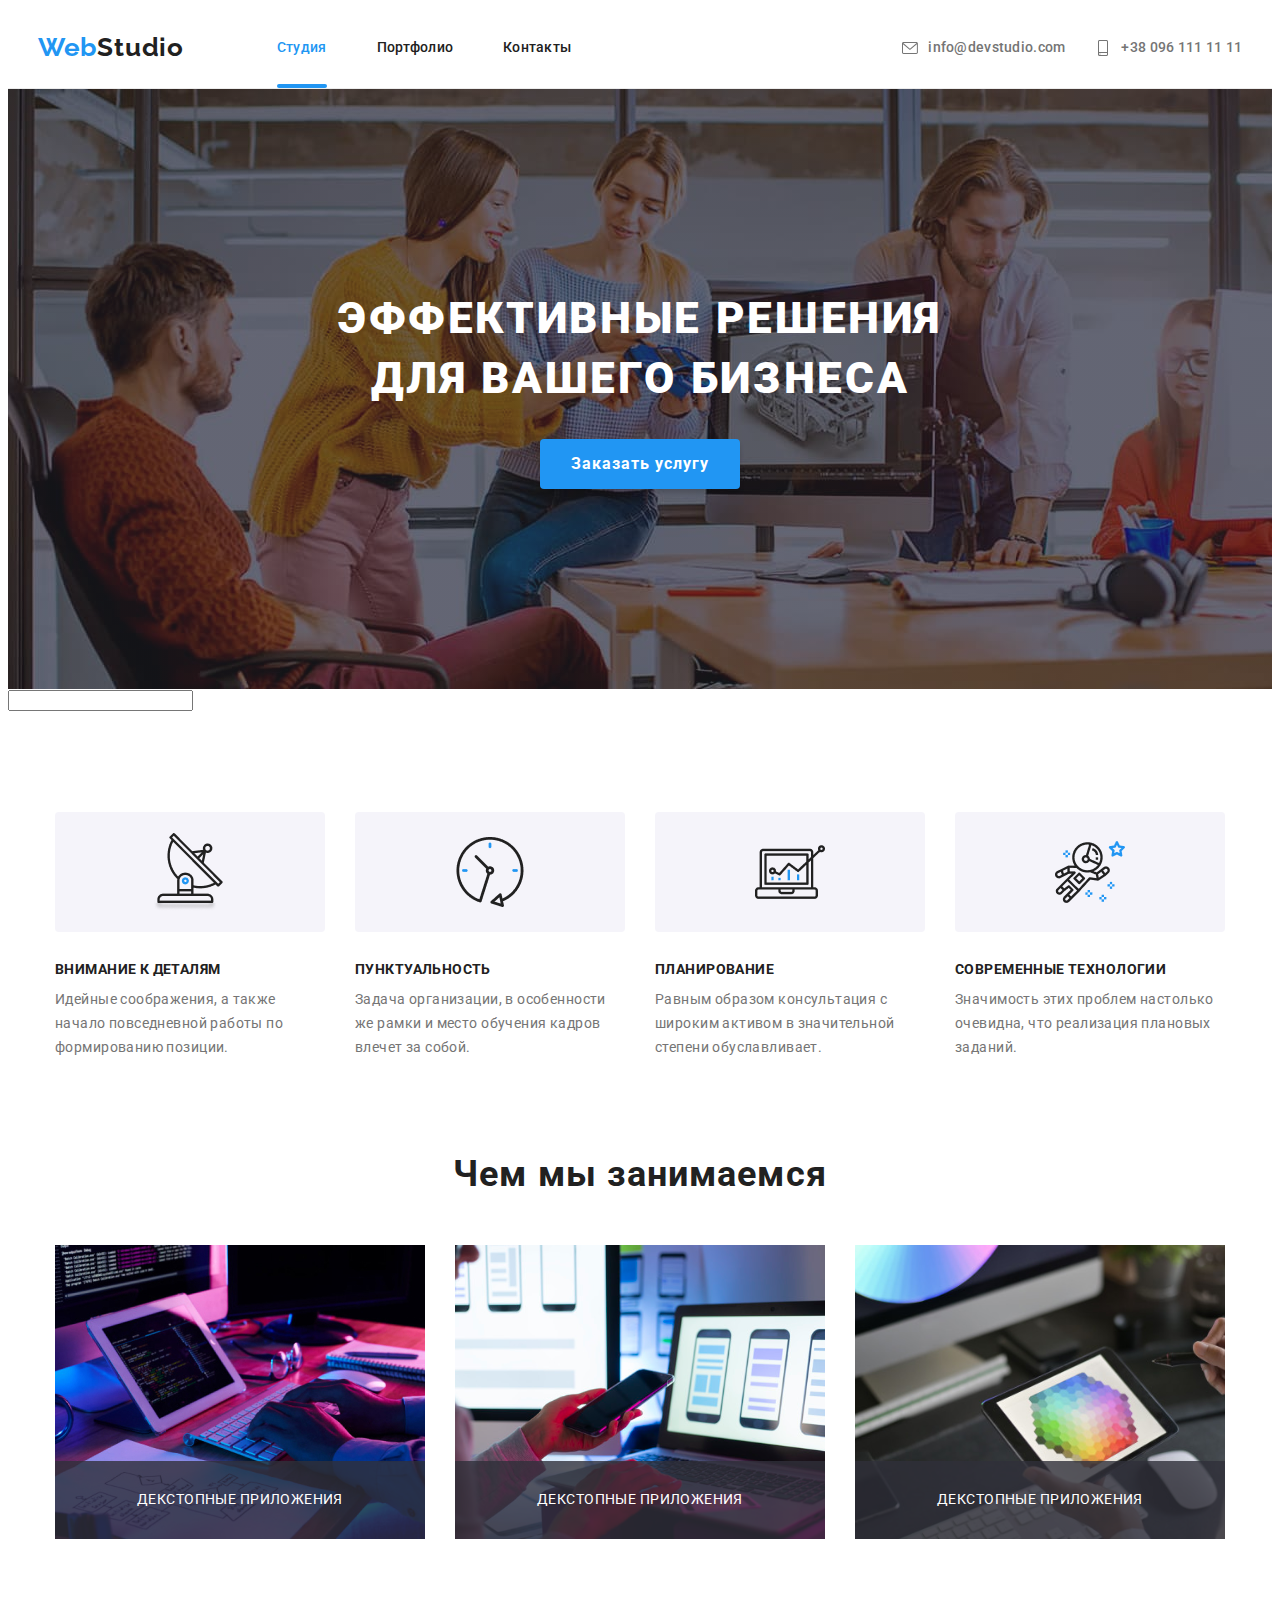
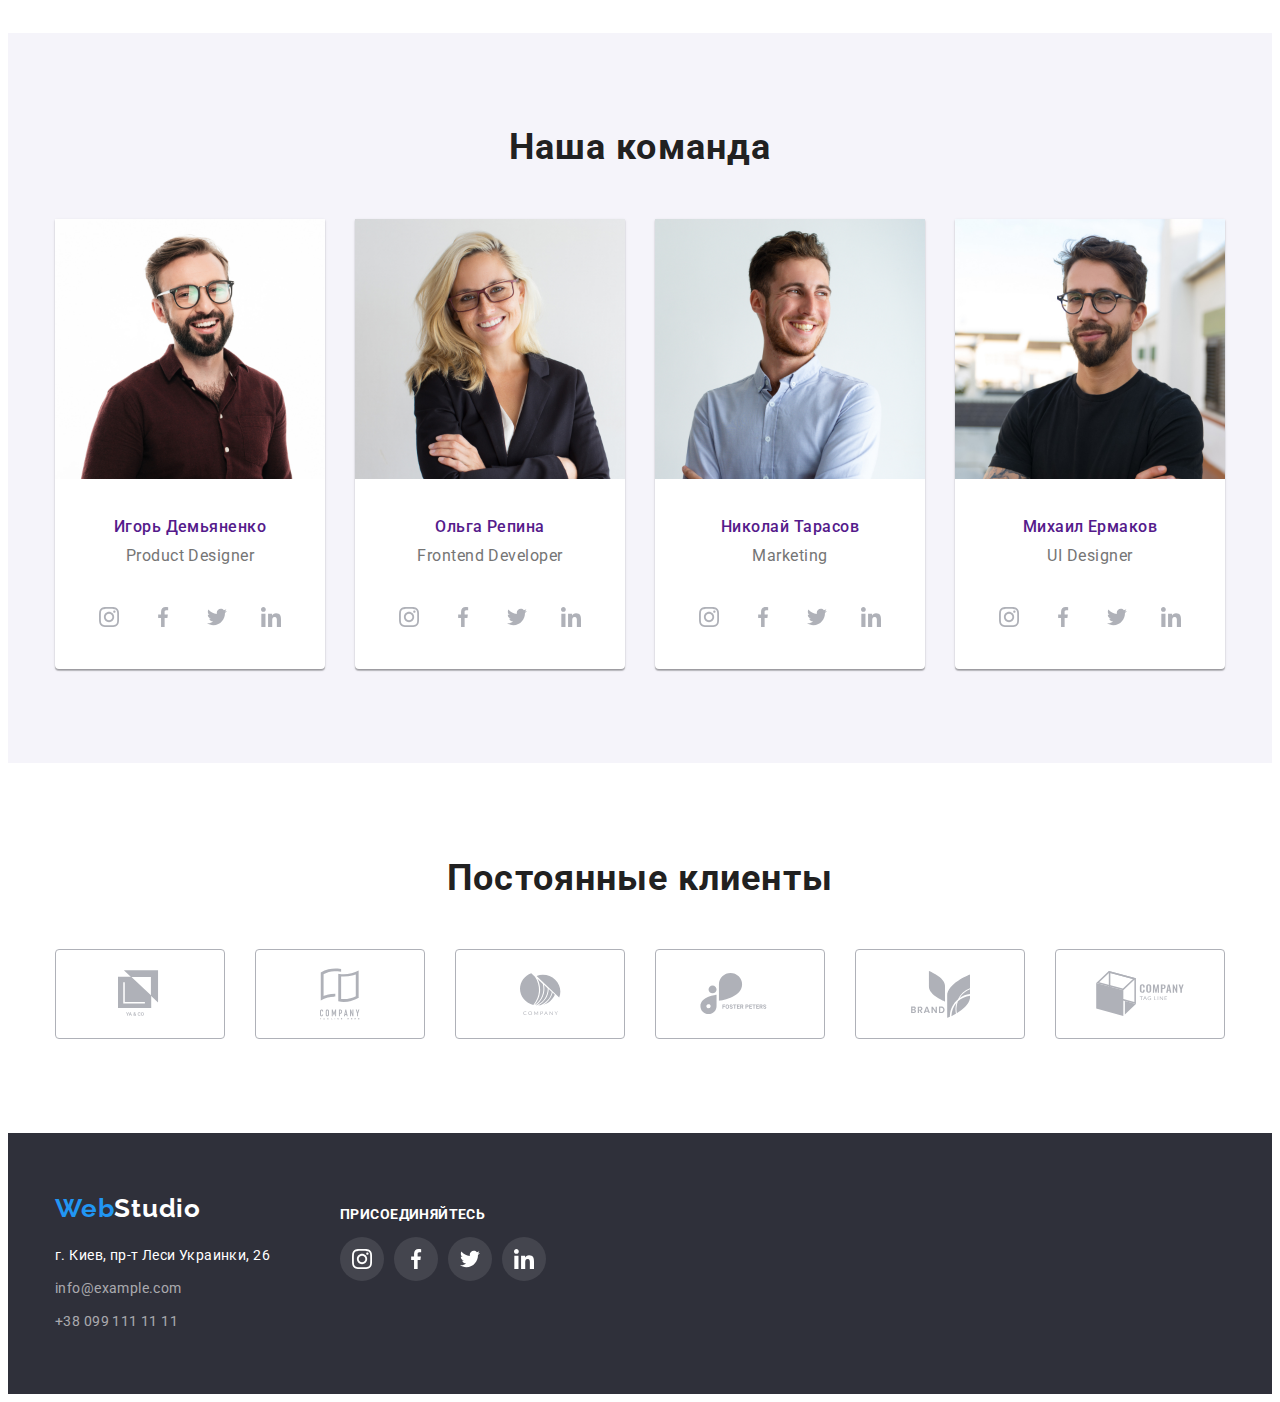
==== index.html @ 6fb0c81b "1" ====
<!DOCTYPE html>
<html lang="en">

<head>

    <meta charset="UTF-8">
    <meta http-equiv="X-UA-Compatible" content="IE=edge">
    <meta name="viewport" content="width=device-width, initial-scale=1.0">
    <title>Git rules!</title>

    <!-- <link rel="stylesheet" href="https://cdnjs.cloudflare.com/ajax/libs/modern-normalize/1.0.0/modern-normalize.min.css" /> -->
    <link rel="preconnect" href="https://fonts.googleapis.com">
    <link rel="preconnect" href="https://fonts.gstatic.com" crossorigin>
    <link
        href="https://fonts.googleapis.com/css2?family=Raleway:wght@700&family=Roboto:wght@400;500;700;900&display=swap"
        rel="stylesheet">
    <link rel="stylesheet" href="https://cdnjs.cloudflare.com/ajax/libs/modern-normalize/1.1.0/modern-normalize.min.css"
        integrity="sha512-wpPYUAdjBVSE4KJnH1VR1HeZfpl1ub8YT/NKx4PuQ5NmX2tKuGu6U/JRp5y+Y8XG2tV+wKQpNHVUX03MfMFn9Q=="
        crossorigin="anonymous" referrerpolicy="no-referrer" />
    <link rel="stylesheet" href="./css/styles.css">
</head>

<body>
    <!-- Test rep -->
    <!-- Шапка сайта -->
    <header class="page-header">
        <div class="header">
            <!-- Навигация по сайту -->
            <nav class="nav-style">

                <a class="logo-header link" href="./index.html"><span class="logo-blue">Web</span>Studio</a>



                <ul class="head-nav list">
                    <li class="item"><a href="./index.html" class="link current">Студия</a></li>
                    <li class="item"><a href="./portfolio.html" class="link ">Портфолио</a></li>
                    <li class="item"><a href="" class="link ">Контакты</a></li>
                </ul>

            </nav>


            <!-- Контакты -->

            <ul class="contacts list  ">

                <li class="item-pm">
                    <a class="link flex " href="mailto:info@devstudio.com">
                        <svg class=contacts-icon>
                            <use href="./image/social/symbol-defs.svg#icon-mail">
                            </use>
                        </svg>
                        info@devstudio.com
                    </a>
                </li>

                <li class="item-pm">
                    <a class="link flex" href="tel:+380961111111">
                        <svg class=contacts-icon>
                            <use href="./image/social/symbol-defs.svg#icon-phone">

                            </use>

                        </svg>
                        +38 096 111 11 11
                    </a>
                </li>
            </ul>
        </div>
    </header>

    <main>
        <section class="head-button">
            <div class="container">


                <h1>Эффективные решения <br /> для вашего бизнеса</h1>
                <!-- <a href="" class="button primary" type="button">Заказать услугу</a> -->
                <div class="button-center"> <button type="button" class="button primary" data-modal-open>Заказать
                        услугу</button></div>




            </div>
        </section>
        <!-- Форма для заполнения -->
        <form class="js-speaker-form">
            <input type="text" name="user-name" />
        </form>

        <!-- Особенности -->
        <section class="features">
            <div class="container">
                <ul class="list">
                    <li class="item details ">

                        <h3 class="title">Внимание к деталям</h3>
                        <p class="feature-text">Идейные соображения, а также начало повседневной работы по формированию
                            позиции.</p>
                    </li>
                    <li class="item clock">

                        <h3 class="title">Пунктуальность</h3>
                        <p class="feature-text">Задача организации, в особенности же рамки и место обучения кадров
                            влечет за собой.</p>
                    </li>
                    <li class="item computer">

                        <h3 class="title">Планирование</h3>
                        <p class="feature-text">Равным образом консультация с широким активом в значительной степени
                            обуславливает.</p>
                    </li>
                    <li class="item astranaut">

                        <h3 class="title">Современные технологии</h3>
                        <p class="feature-text">Значимость этих проблем настолько очевидна, что реализация плановых
                            заданий.</p>
                    </li>
                </ul>
            </div>
        </section>


        <!-- Перечень услуг -->
        <section class="boxes outline ">
            <div class="container">
                <h2 class="section-tittle centered">Чем мы занимаемся</h2>
                <ul class="list">

                    <li class="item">

                        <img class="" src=" ./image/1.jpg" alt="Coding">

                        <div class="absolute-box">
                            <p>ДЕКСТОПНЫЕ ПРИЛОЖЕНИЯ</p>
                        </div>
                    </li>

                    <li class="item">

                        <img src="./image/2.svg" alt="Mobile" width="370">

                        <div class="absolute-box">
                            <p>ДЕКСТОПНЫЕ ПРИЛОЖЕНИЯ</p>
                        </div>
                    </li>

                    <li class="item">

                        <img src="./image/3.svg" alt="Graphic" width="370">

                        <div class="absolute-box">
                            <p>ДЕКСТОПНЫЕ ПРИЛОЖЕНИЯ</p>
                        </div>
                    </li>

                </ul>
            </div>
        </section>


        <!-- 
        <div class="boxes-text">
            <div>
                <p>ДЕКСТОПНЫЕ ПРИЛОЖЕНИЯ</p>
            </div>
            <li class="item"><a href=""><img src=" ./image/1.svg" alt="Coding" width="370"></a></li>
        
        </div>
        <li class="item"><a href=""><img src="./image/2.svg" alt="Mobile" width="370"></a></li>
        <li class="item"><a href=""><img src="./image/3.svg" alt="Graphic" width="370"></a></li> -->

        <!-- Команда -->
        <section class="team">
            <div class="container">
                <h2 class="section-tittle centered">Наша команда</h2>
                <ul class="list">
                    <li class="item">
                        <a class="link" href="">
                            <img src="./image/Игорь.jpg" alt="Игорь Демьяниненко" width="270">
                            <h3>Игорь Демьяненко</h3>
                            <p>Product Designer</p>
                            <ul class="social  ">
                                <li>
                                    <a href="">
                                        <div class="team-social">
                                            <svg class="social-icon">
                                                <use href="./image/social/symbol-defs.svg#icon-instagram">
                                                </use>
                                            </svg>
                                        </div>
                                    </a>

                                </li>
                                <li>
                                    <a href="">
                                        <div class="team-social">
                                            <svg class="social-icon">
                                                <use href="./image/social/symbol-defs.svg#icon-facebook">
                                                </use>
                                            </svg>
                                        </div>
                                    </a>
                                </li>
                                <li>

                                    <a href="">
                                        <div class="team-social">
                                            <svg class="social-icon">
                                                <use href="./image/social/symbol-defs.svg#icon-twitter">
                                                </use>
                                            </svg>
                                        </div>
                                    </a>
                                </li>
                                <li>
                                    <a href="">
                                        <div class="team-social">
                                            <svg class="social-icon">
                                                <use href=./image/social/symbol-defs.svg#icon-linkedin>
                                                </use>
                                            </svg>
                                        </div>
                                    </a>
                                </li>
                            </ul>


                    </li>

                    <li class="item">
                        <a class="link" href="">
                            <img src="./image/Ольга.jpg" alt="Ольга Репина" width="270">
                            <h3>Ольга Репина</h3>
                            <p>Frontend Developer</p>
                            <ul class="social  ">
                                <li>
                                    <a href="">
                                        <div class="team-social">
                                            <svg class="social-icon">
                                                <use href="./image/social/symbol-defs.svg#icon-instagram">
                                                </use>
                                            </svg>
                                        </div>
                                    </a>

                                </li>
                                <li>
                                    <a href="">
                                        <div class="team-social">
                                            <svg class="social-icon">
                                                <use href="./image/social/symbol-defs.svg#icon-facebook">
                                                </use>
                                            </svg>
                                        </div>
                                    </a>
                                </li>
                                <li>

                                    <a href="">
                                        <div class="team-social">
                                            <svg class="social-icon">
                                                <use href="./image/social/symbol-defs.svg#icon-twitter">
                                                </use>
                                            </svg>
                                        </div>
                                    </a>
                                </li>
                                <li>
                                    <a href="">
                                        <div class="team-social">
                                            <svg class="social-icon">
                                                <use href=./image/social/symbol-defs.svg#icon-linkedin>
                                                </use>
                                            </svg>
                                        </div>
                                    </a>
                                </li>
                            </ul>
                        </a>
                    </li>
                    <a class="link" href="">
                        <li class="item">
                            <img src="./image/Николай.jpg" alt="Николай Тарасов" width="270">
                            <h3>Николай Тарасов</h3>
                            <p>Marketing</p>
                            <ul class="social  ">
                                <li>
                                    <a href="">
                                        <div class="team-social">
                                            <svg class="social-icon">
                                                <use href="./image/social/symbol-defs.svg#icon-instagram">
                                                </use>
                                            </svg>
                                        </div>
                                    </a>

                                </li>
                                <li>
                                    <a href="">
                                        <div class="team-social">
                                            <svg class="social-icon">
                                                <use href="./image/social/symbol-defs.svg#icon-facebook">
                                                </use>
                                            </svg>
                                        </div>
                                    </a>
                                </li>
                                <li>

                                    <a href="">
                                        <div class="team-social">
                                            <svg class="social-icon">
                                                <use href="./image/social/symbol-defs.svg#icon-twitter">
                                                </use>
                                            </svg>
                                        </div>
                                    </a>
                                </li>
                                <li>
                                    <a href="">
                                        <div class="team-social">
                                            <svg class="social-icon">
                                                <use href=./image/social/symbol-defs.svg#icon-linkedin>
                                                </use>
                                            </svg>
                                        </div>
                                    </a>
                                </li>
                            </ul>
                    </a>
                    </li>
                    <a class="link" href="">
                        <li class="item">
                            <img src="./image/Михаил.jpg" alt="Михаил Ермаков" width="270">
                            <h3>Михаил Ермаков</h3>
                            <p>UI Designer</p>
                            <ul class="social  ">
                                <li>
                                    <a href="">
                                        <div class="team-social">
                                            <svg class="social-icon">
                                                <use href="./image/social/symbol-defs.svg#icon-instagram">
                                                </use>
                                            </svg>
                                        </div>
                                    </a>

                                </li>
                                <li>
                                    <a href="">
                                        <div class="team-social">
                                            <svg class="social-icon">
                                                <use href="./image/social/symbol-defs.svg#icon-facebook">
                                                </use>
                                            </svg>
                                        </div>
                                    </a>
                                </li>
                                <li>

                                    <a href="">
                                        <div class="team-social">
                                            <svg class="social-icon">
                                                <use href="./image/social/symbol-defs.svg#icon-twitter">
                                                </use>
                                            </svg>
                                        </div>
                                    </a>
                                </li>
                                <li>
                                    <a href="">
                                        <div class="team-social">
                                            <svg class="social-icon">
                                                <use href=./image/social/symbol-defs.svg#icon-linkedin>
                                                </use>
                                            </svg>
                                        </div>
                                    </a>
                                </li>
                            </ul>
                    </a>
                    </li>

                </ul>
            </div>
        </section>
    </main>


    <section class="clients">
        <div class="container">
            <h2>Постоянные клиенты</h2>
            <ul class="list">
                <li class="clients-li">
                    <a href="">
                        <div class="clients-img">
                            <svg class="client-icons" width="44.27" height="49.23">
                                <use href=./image/social/symbol-defs.svg#icon-logo-1>

                                </use>
                            </svg>
                        </div>
                    </a>
                </li>
                <li>
                    <a href="">
                        <div class="clients-img">
                            <svg class="client-icons" width="40" height="52">
                                <use href=./image/social/symbol-defs.svg#icon-logo-2>

                                </use>
                            </svg>
                        </div>
                    </a>
                </li>
                <li>
                    <a href="">
                        <div class="clients-img">
                            <svg class="client-icons" width="41" height="42.6">
                                <use href=./image/social/symbol-defs.svg#icon-logo-3>

                                </use>
                            </svg>
                        </div>
                    </a>
                </li>
                <li>
                    <a href="">
                        <div class="clients-img">
                            <svg class="client-icons" width="79.66" height="42.02">
                                <use href=./image/social/symbol-defs.svg#icon-logo-4>

                                </use>
                            </svg>
                        </div>
                    </a>
                </li>
                <li>
                    <a href="">
                        <div class="clients-img">
                            <svg class="client-icons" width="59" height="47">
                                <use href=./image/social/symbol-defs.svg#icon-logo-5>

                                </use>
                            </svg>
                        </div>
                    </a>
                </li>
                <li>
                    <a href="">
                        <div class="clients-img">
                            <svg class="client-icons" width="88.48" height="45.44">
                                <use href=./image/social/symbol-defs.svg#icon-logo-6>

                                </use>
                            </svg>
                        </div>
                    </a>
                </li>
            </ul>
        </div>
    </section>



    <div class="backdrop is-hidden" data-modal>
        <div class="modal">
            <p></p>
            <button data-modal-close class="button-close">X</button>

        </div>
    </div>



    <!-- Футер -->
    <footer class="footer-nav">
        <div class="fotter-all container ">
            <div class="footer-container">
                <a class="logo-footer link" href="./index.html"><span class="logo-blue">Web</span>Studio</a>
                <address>
                    <ul class="list">
                        <li class="item adress link">
                            г. Киев, пр-т Леси Украинки, 26 <br />
                        </li>
                        <li class="item">
                            <a class="footer-contacts" href="mailto:info@devstudio.com">info@example.com</a>
                        </li>
                        <li class="item">
                            <a class="footer-contacts" href="tel:+380961111111">+38 099 111 11 11</a>
                        </li>
                    </ul>
                </address>
            </div>
            <div class="connect">
                <p class="tittle-connect">ПРИСОЕДИНЯЙТЕСЬ</p>
                <ul class="list connect-list">
                    <li>
                        <a href="">
                            <div class="connect-social">
                                <svg class="connect-icon">
                                    <use href="./image/social/symbol-defs.svg#icon-instagram">
                                    </use>
                                </svg>
                            </div>
                        </a>

                    </li>
                    <li>
                        <a href="">
                            <div class="connect-social">
                                <svg class="connect-icon">
                                    <use href="./image/social/symbol-defs.svg#icon-facebook">
                                    </use>
                                </svg>
                            </div>
                        </a>
                    </li>
                    <li>

                        <a href="">
                            <div class="connect-social">
                                <svg class="connect-icon">
                                    <use href="./image/social/symbol-defs.svg#icon-twitter">
                                    </use>
                                </svg>
                            </div>
                        </a>
                    </li>
                    <li>
                        <a href="">
                            <div class="connect-social">
                                <svg class="connect-icon">
                                    <use href=./image/social/symbol-defs.svg#icon-linkedin>
                                    </use>
                                </svg>
                            </div>
                        </a>
                    </li>
                </ul>
            </div>
        </div>
    </footer>

    <script src="./js/modal.js"></script>
    <script>
        (() => {
            document
                .querySelector('js-speaker-form')
                .addEventListener('submit', e => {
                    e.preventDefault();
                    new FormData(e.currentTarget).forEach((value, name) =>
                        console.log(`${name}: ${value}`),
                    );
                });
        })();
    </script>
</body>

</html>
---- css/styles.css ----
html {
  box-sizing: border-box;
}
*,
*::before,
*::after {
  box-sizing: inherit;
}
/* Цвета */
:root {
  --grey: #757575;
  --main-black: #212121;
  --background: #2f303a;
  --button-background: #f5f4fa;
  --background-white: #ffffff;
  --footer-rgba: rgba(255, 255, 255, 0.6);
  --hover: #2196f3;
}

body {
  color: var(--main-black);

  font-family: 'Roboto', sans-serif;
  font-size: 14px;
  line-height: 1.71;
  letter-spacing: 0.03em;
}

/* Убрать точки у списков */
ul,
ol {
  list-style: none;
  margin: 0;
  padding: 0;
}

/* Убрать подчеркивания у ссылок */
a {
  text-decoration: none;
}
/* h1-h6 */
h1,
h2,
h3,
h4,
h5,
h6,
p {
  margin: 0;
  padding: 0;
}
/* Ширина основоной страници */
.container {
  max-width: 1200px;
  padding-left: 15px;
  padding-right: 15px;
  margin-left: auto;
  margin-right: auto;
}

/* Логотип в шапке */
.logo-header {
  color: var(--main-black);
  font-weight: 700;
  font-family: 'Raleway', sans-serif;
  font-size: 26px;
  line-height: 1.19;
  letter-spacing: 0.03em;
  margin-left: 0;
  margin-right: 93px;
  margin-top: 24px;
  margin-bottom: 25px;
}
.logo-blue {
  color: #2196f3;
}

/* Логотип футер */
.logo-footer {
  color: var(--background-white);
  font-weight: 700;
  font-family: 'Raleway', sans-serif;
  font-size: 26px;
  line-height: 1.19;
  letter-spacing: 0.03em;
  display: inline-block;
  margin-bottom: 20px;
}

/* стили для шапки */
.head-nav .link {
  color: var(--main-black);
  font-weight: 500;
  font-size: 14px;
  line-height: 1.14;
  letter-spacing: 0.02em;
  display: block;
  transition: color 250ms cubic-bezier(0.4, 0, 0.2, 1);
}
.head-nav {
  display: flex;
  margin-top: 32px;
  margin-bottom: 32px;
  margin-right: 331px;
}
/* .head-nav .item {
  margin-right: 50px;
}
.head-nav .item:last-child {
  margin-right: 0;
} */
.head-nav .item:not(:last-child) {
  margin-right: 50px;
}
/* расположение элементов в шапке */
.page-header {
  display: flex;
  align-items: center;
  justify-content: center;
}
.page-header {
  border-bottom: 1px solid #ececec;
}

.nav-style {
  display: flex;
  align-items: center;
  justify-content: center;
}
/* .nav-style {
  display: flex;
  align-items: center;
  justify-content: center;
} */

.head-nav .link:hover,
.head-nav .link:focus {
  color: var(--hover);
}
/* Контакты */
.contacts {
  display: flex;
}
.contacts .item:not(:last-child) {
  margin-right: 50px;
  /* justify-content: flex-end; */
}
.contacts .link {
  color: var(--grey);
  font-weight: 500;
  line-height: 1.14;
  letter-spacing: 0.02em;
  display: block;
  transition: color 250ms cubic-bezier(0.4, 0, 0.2, 1);
}

.contacts .item {
  display: flex;
}
.contacts .link:hover,
.contacts .link:focus {
  color: var(--hover);
}

.item-pm:hover {
  fill: var(--hover);
}

.head-nav .current {
  color: var(--hover);
}
.head-nav .current::after {
  content: '';
  width: 100%;
  height: 4px;
  background: var(--hover);
  border-radius: 2px;
  position: absolute;
  left: 0;
  bottom: -32.5px;
}

.head-nav .item {
  position: relative;
}

.contacts-icon {
  width: 16px;
  height: 16px;
  fill: currentColor;
  margin-right: 10px;
}

.header {
  display: flex;
  align-items: center;
}

.contacts .item-pm + .item-pm {
  margin-left: 30px;
}
.contacts .flex {
  display: flex;
  align-items: center;
}
/* стили для футера */
.footer-nav {
  background-color: var(--background);

  padding-top: 60px;
  padding-bottom: 60px;
}

.adress {
  color: var(--background-white);
}

.footer-contacts {
  color: var(--footer-rgba);
}

.footer-container .item + .item {
  margin-top: 9px;
}
/* Стили для адреса и контактов футер */
.footer-nav .list {
  font-style: normal;
  font-size: 14px;
  line-height: 1.71;
  letter-spacing: 0.03em;
}

.adress:hover,
.adress:focus,
.footer-contacts:hover,
.footer-contacts:focus {
  color: var(--hover);
}

/* Значки футера-соц.сети */
.tittle-connect {
  color: var(--background-white);
  font-family: 'Roboto', sans-serif;
  font-weight: bold;
  font-size: 14px;
  line-height: 1.14;
  letter-spacing: 0.03em;
  text-transform: uppercase;
  margin-top: 14px;
  margin-bottom: 14px;
}

.connect-social {
  display: flex;
  width: 44px;
  height: 44px;
  border-radius: 50%;
  background-color: rgba(255, 255, 255, 0.1);

  justify-content: center;
  align-items: center;
}

.connect-list {
  margin-right: 32px;
  /* margin-left: 32px; */
  /* margin-bottom: 30px; */
  /* margin-top: 20px; */
  display: flex;
}

.connect-list > li:not(:last-child) {
  margin-right: 10px;
}
.connect-social:hover {
  background-color: var(--hover);
}

.connect-social:hover .social-icon {
  fill: var(--background-white);
}

.connect-icon {
  width: 20px;
  height: 20px;
  fill: var(--background-white);
}

.footer-all {
  width: 1200px;

  padding-left: 15px;
  padding-right: 15px;
  margin-left: auto;
  margin-right: auto;
}
.footer-nav .container {
  display: flex;
}

.connect {
  margin-left: 70px;
  margin-right: auto;
}
/* Шапка с кнопкой */
.head-button {
  background: rgb(86 86 86);
}

.head-button .container {
  max-width: 1600px;
  text-align: center;
  min-height: 600px;
  margin-left: auto;
  margin-right: auto;
  /* outline: 1px solid black; */
  background-image: linear-gradient(
      to right,
      rgba(47, 48, 58, 0.4),
      rgba(47, 48, 58, 0.4)
    ),
    url('../image/Portfolio/head-img.jpg');
}

.head-button h1 {
  color: var(--background-white);
  font-weight: 900;
  font-size: 44px;
  line-height: 1.36;
  text-align: center;
  letter-spacing: 0.06em;
  text-transform: uppercase;
  /* margin-bottom: 30px; */
  padding-top: 200px;
  padding-bottom: 30px;
}

.centered {
  text-align: center;
}
/* оформлениек кнопки */
.head-button .list {
  margin-top: 0;
  padding: 0;
}

/* .head-button .button {
  background-color: var(--hover);
  color: var(--background-white);
  font-family: 'Roboto', sans-serif;
  font-weight: 700;
  font-size: 16px;
  line-height: 1.87;
  letter-spacing: 0.06em;
  border-radius: 4px;
  box-shadow: 0px 4px 4px rgba(0, 0, 0, 0.15);
  width: 200px;
  height: 50px;
  left: 700px;
  top: 430px;
  border: none;
  margin-bottom: 200px;
  margin-top: 30px;
  text-align: center;
} */
.button-center .button {
  background-color: var(--hover);
  color: var(--background-white);
  font-family: 'Roboto', sans-serif;
  font-weight: 700;
  font-size: 16px;
  line-height: 1.87;
  letter-spacing: 0.06em;
  border-radius: 4px;
  box-shadow: 0px 4px 4px rgba(0, 0, 0, 0.15);
  border: none;
  width: 200px;
  height: 50px;
  left: 700px;
  top: 430px;
  padding: 0;
  margin-bottom: 200px;
}

/* Заголовки */
.section-tittle {
  font-weight: 700;
  font-size: 36px;
  line-height: 1.16;
  text-align: center;
  letter-spacing: 0.03em;
}

/* Заголовки особенностей */
.features h3 {
  font-weight: 700;
  font-size: 14px;
  line-height: 1.14;
  letter-spacing: 0.03em;
  text-transform: uppercase;
  margin-bottom: 10px;
  margin-top: 0px;
}
.features p {
  color: var(--grey);
  font-weight: 400;
  font-size: 14px;
  line-height: 1.71;
  letter-spacing: 0.03em;
  margin-top: 0;
  margin-bottom: 94px;
}
.features .list {
  display: flex;
  justify-content: center;
  /* width: 270px; */
  align-items: center;
}
.features .item:not(:last-child) {
  margin-right: 30px;
}
.features .item {
  width: 270px;
  margin-top: 99px;
}
/* Особенности картинки  */
.features .item::before {
  display: block;
  content: '';
  height: 120px;
  /* background-size: contain; */
  background-position: center;
  background-color: #f5f4fa;
  border-radius: 4px;
  margin-bottom: 30px;
  background-repeat: no-repeat;
}
.details::before {
  background-image: url('../image/antenapng.png');
}
.clock::before {
  background-image: url('../image/clock.png');
}
.computer::before {
  background-image: url('../image/computer.png');
}
.astranaut::before {
  background-image: url('../image/astronaut.png');
}

/* Чем мы занимаемся  */
.boxes .list {
  display: flex;
  justify-content: center;
}
.boxes .item:not(:last-child) {
  margin-right: 30px;
}
.section-tittle {
  margin-top: 0;
  margin-bottom: 50px;
}

.boxes .item {
  display: flex;
  position: relative;
}
.absolute-box {
  position: absolute;
  background: rgba(47, 48, 58, 0.8);
  bottom: 0;
  left: 0;
  color: var(--background-white);
  width: 100%;
}
/* Наша команда */
.boxes p {
  text-align: center;
  margin-top: 27px;
  margin-bottom: 27px;
  margin-left: auto;
  margin-right: auto;
}

.team h3 {
  font-weight: 500;
  font-size: 16px;
  line-height: 1.19;
  /* text-align: center; */
  letter-spacing: 0.03em;
  /* margin-top: 94px; */
  margin-bottom: 10px;
  text-align: center;
}

.team p {
  color: var(--grey);
  font-weight: 400;
  font-size: 16px;
  line-height: 1.19;
  /* text-align: center; */
  letter-spacing: 0.03em;
  margin-bottom: 30px;
  text-align: center;
}
.team .list {
  display: flex;
  /* justify-content: space-between; */
  justify-content: center;
  /* margin-bottom: 94px; */
  padding-bottom: 94px;
}
.team .item:not(:last-child) {
  margin-right: 30px;
}
.team .item {
  box-shadow: 0px 1px 3px rgba(0, 0, 0, 0.12), 0px 1px 1px rgba(0, 0, 0, 0.14),
    0px 2px 1px rgba(0, 0, 0, 0.2);
  border-radius: 0px 0px 4px 4px;
  background-color: var(--background-white);
}
.team {
  padding-top: 94px;
  margin-top: 94px;
  /* margin-top: 94px; */

  background-color: var(--button-background);
}
.team img {
  margin-bottom: 30px;
}
/* значки соц сетей  */

.team-social {
  display: flex;
  width: 44px;
  height: 44px;
  border-radius: 50%;
  background-color: var(--background-white);
  background-color: transparent;
  justify-content: center;
  align-items: center;
}

.social {
  margin-right: 32px;
  margin-left: 32px;
  margin-bottom: 30px;
  display: flex;
}

.social > li:not(:last-child) {
  margin-right: 10px;
}

.team-social:hover {
  background-color: var(--hover);
}
.team-social:hover .social-icon {
  fill: var(--background-white);
}

.social-icon {
  width: 20px;
  height: 20px;
  fill: #afb1b8;
}
/* Кнопки фильтра */
.filter .button {
  font-family: 'Roboto', sans-serif;
  color: var(--main-black);
  background-color: var(--button-background);
  border: none;
  font-weight: 500;
  font-size: 16px;
  line-height: 1.62;
  text-align: center;
  letter-spacing: 0.03em;
  cursor: pointer;
  border-radius: 4px;
  /* width: 200px; */
  height: 38px;
  /* left: 700px; */
  /* top: 430px; */
  padding: 0;
  min-width: 78px;
  margin-right: 8px;
  padding-left: 22px;
  padding-right: 22px;
  padding-top: 6px;
  padding-bottom: 6px;
}
.filter .button:not(:last-child) {
  margin-right: 8px;
}
.filter {
  margin-top: 94px;
}
.filter .item {
}
.filter .list {
  display: flex;
  flex-direction: row;
  justify-content: center;
  align-items: center;

  /* flex-basis: calc((100% - 30px) / 5); */
}
/* .filter .item {
} */
.filter .item:not(:last-child) {
  margin-right: 8px;
}

.filter .button:hover,
.filter .button:focus {
  color: var(--background-white);
  background-color: var(--hover);
  box-shadow: 0px 3px 1px rgba(0, 0, 0, 0.1), 0px 1px 2px rgba(0, 0, 0, 0.08),
    0px 2px 2px rgba(0, 0, 0, 0.12);
}

/* Стили для проектов */

.project h3 {
  font-family: Roboto;
  font-weight: 700;
  font-size: 18px;
  line-height: 2;
  letter-spacing: 0.06em;
  margin-left: 24px;
  margin-right: 24px;
  margin-top: 20px;
  margin-bottom: 4px;
  color: var(--main-black);
}
.project {
  margin-bottom: 94px;
  width: 1200px;
  margin-right: auto;
  margin-left: auto;
}
.project p {
  color: var(--grey);
  font-weight: 400;
  font-size: 16px;
  line-height: 1.87;
  letter-spacing: 0.03em;
  margin-left: 24px;
  margin-right: 24px;
  margin-top: 0px;
  margin-bottom: 20px;
}
/* .project-container p {
  margin-top: 4px;
  margin-bottom: 20px;
  margin-left: 24px;
  margin-right: 24px;
} */

.project .list {
  display: flex;
  flex-wrap: wrap;
  /* margin-right: -30px; */

  /* flex-basis: calc((100% -90px) / 3); */
}
/* .project .list:not(:last-child) {
  margin-right: 30px;
} */
/* .project-container .item:not(:last-child) {
  margin-right: 30px;
} */
.project-container .item {
  margin-right: 30px;
  margin-bottom: 30px;
  /* border: 1px solid #eeeeee; */
  border: 1px solid #eeeeee;
}
.project-container .item:nth-child(3n) {
  margin-right: 0;
}
.project-container .item:nth-last-child(-n + 3) {
  margin-bottom: 0;
}
.project-container .item:hover {
  box-shadow: 0px 1px 1px rgba(0, 0, 0, 0.12), 0px 4px 4px rgba(0, 0, 0, 0.06),
    1px 4px 6px rgba(0, 0, 0, 0.16);
}

.project-container {
  /* display: flex; */
  /* width: px; */
  /* padding-left: 30px;
  padding-right: 30px; */
  /* text-align: center; */
  margin-left: auto;
  margin-right: auto;
  margin-top: 34px;
  /* align-items: center; */
  /* justify-content: center; */
}
.overlay-wrapping {
  position: relative;
  overflow: hidden;
}
.project-wrapping {
  border: 1 px solid #eeeeee;
  transition: box-shadow 1000ms cubic-bezier(0.4, 0, 0.2, 1);
}

.overlay-box {
  display: flex;
  position: absolute;
  top: 0;
  left: 0;
  width: 100%;
  height: 100%;
  background-color: rgba(33, 150, 243, 0.9);
  justify-content: center;
  align-items: center;
  transform: translatey(100%);
  transition: transform 250ms cubic-bezier(0.4, 0, 0.2, 1);
}
.project .overlay {
  font-weight: normal;
  font-size: 18px;
  line-height: 1.56;
  letter-spacing: 0.03em;
  color: var(--background-white);
  margin: 24 px;
}
.project .link:hover .overlay-box,
.project .link:focus .overlay-box {
  transform: translatey(0);
}
/* Постоянные клиенты */
.clients .list {
  display: flex;
  align-items: center;
  margin-left: auto;
  margin-right: auto;
}
.clients .clients-img {
  margin-right: 30px;
}
.clients .clients-img:not(:last-child) {
  margin-right: 30px;
}

.clients h2 {
  font-family: Roboto;
  font-style: normal;
  font-weight: bold;
  font-size: 36px;
  line-height: 42px;
  text-align: center;
  letter-spacing: 0.03em;
  color: #212121;
  margin-bottom: 50px;
}

.clients {
  margin-top: 94px;
  margin-bottom: 94px;
}

.clients .clients-img {
  border: 1px solid #afb1b8;
  /* box-sizing: border-box; */
  border-radius: 4px;
  width: 170px;
  height: 90px;
  display: flex;
  justify-content: center;
  align-items: center;
  fill: #afb1b8;
}

.client-icons {
  align-items: center;
}

/* .clients-img:hover .client-icons {
  fill: var(--hover);
} */

.clients-img:hover {
  fill: var(--hover);
  border-color: var(--hover);
}

/*  */
/* .boxes-text {
  position: absolute;
} */

/* Всплывающее окно с фоном */
.backdrop {
  position: fixed;
  top: 0;
  left: 0;
  width: 100%;
  height: 100%;
  background-color: rgba(0, 0, 0, 0.8);
  visibility: visible;
  opacity: 1;
  z-index: 99;
  transition: opacity 350ms cubic-bezier(0.4, 0, 0.2, 1);
}
.backdrop.is-hidden {
  opacity: 0;
  pointer-events: none;
}
.modal {
  position: absolute;
  top: 50%;
  left: 50%;
  transform: translate(-50%, -50%) scale(1);
  width: 528px;
  height: 581px;
  background: #ffffff;
  box-shadow: 0px 1px 3px rgb(0 0 0 / 12%), 0px 1px 1px rgb(0 0 0 / 14%),
    0px 2px 1px rgb(0 0 0 / 20%);
  border-radius: 4px;

  transition: transform 350ms cubic-bezier(0.4, 0, 0.2, 1);
}

.button-close {
  display: block;
  width: 30px;
  height: 30px;
  padding: 0;
  margin-top: 10px;
  margin-right: 8px;
  margin-left: auto;
  justify-content: center;
  align-items: center;
  background-color: var(--background-white);
  border: 1px solid rgba(0, 0, 0, 0.1);
  border-radius: 50%;
}

.backdrop.is-hidden .modal {
  transform: translate(-50%, -50%) scale(0.1);
}
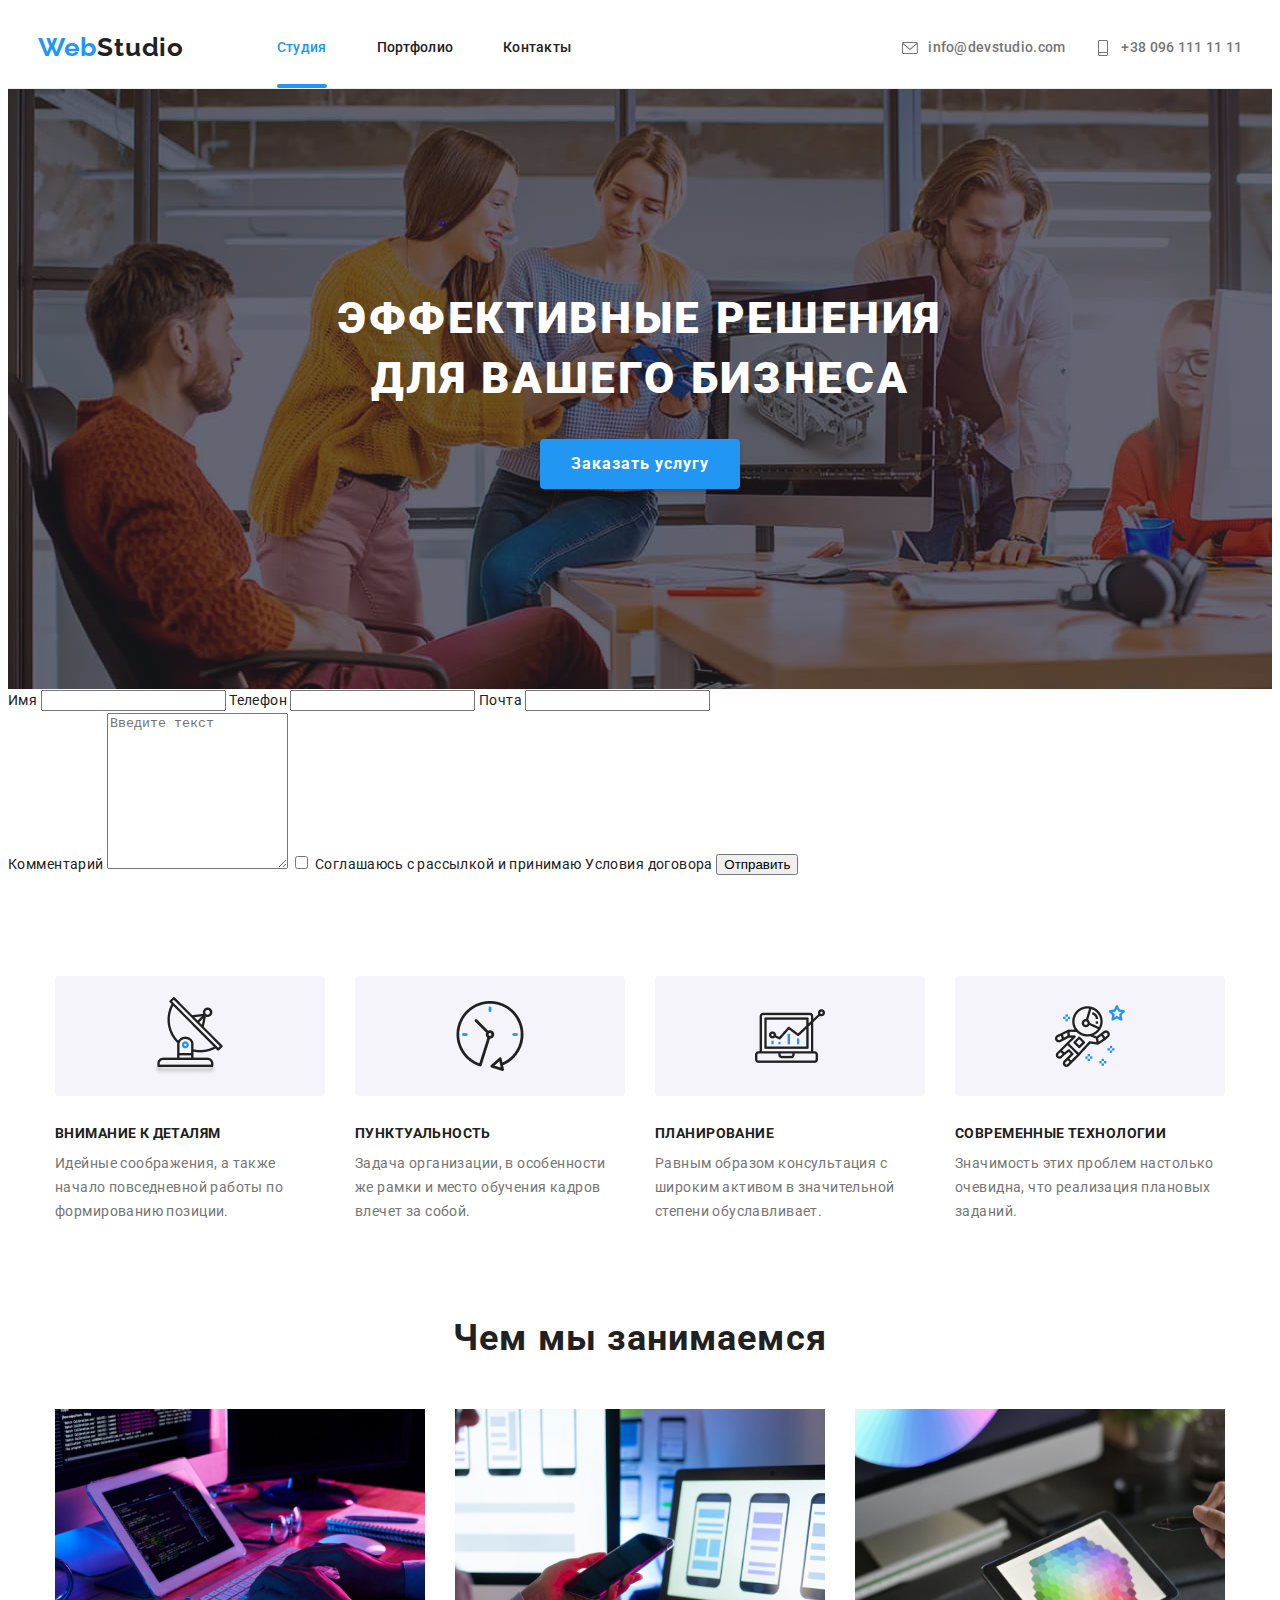
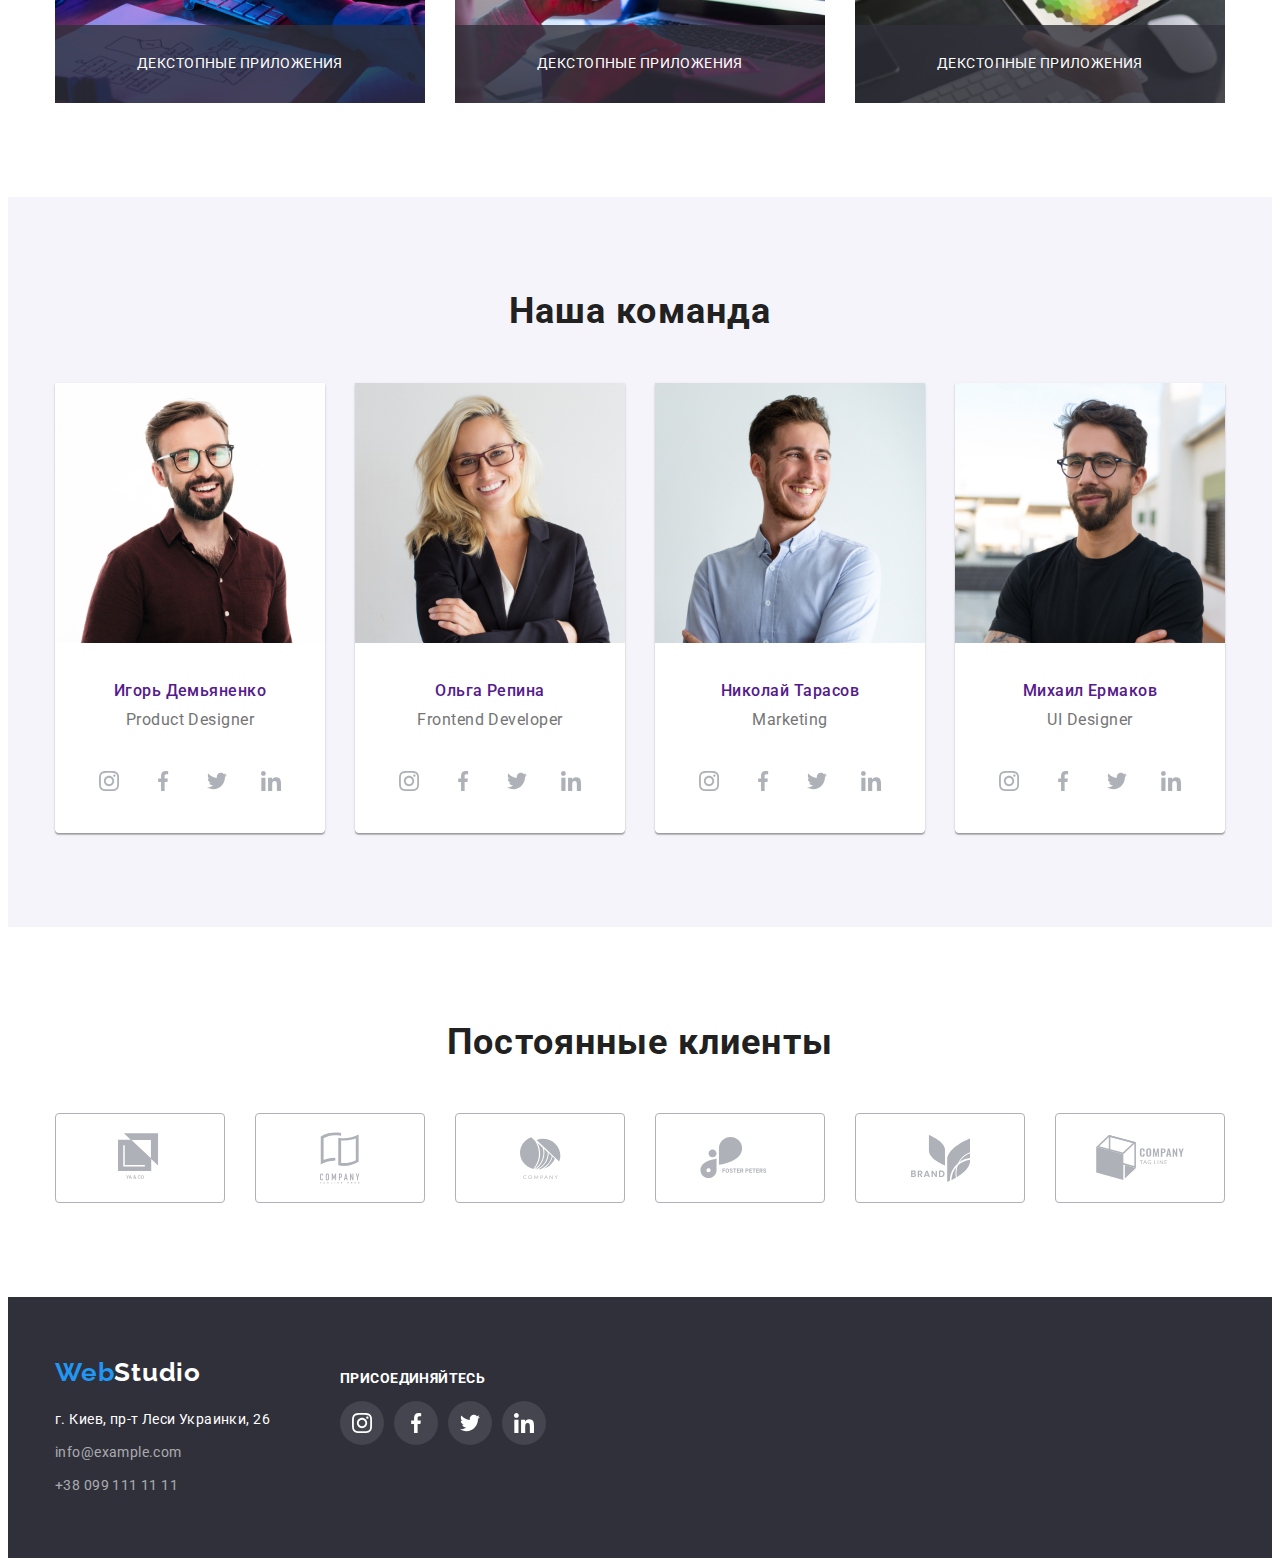
==== commit d3b05fa2: "add форма для заполнения" ====
--- a/index.html
+++ b/index.html
@@ -85,10 +85,39 @@
 
             </div>
         </section>
+
         <!-- Форма для заполнения -->
         <form class="js-speaker-form">
-            <input type="text" name="user-name" />
+            <label for="name">Имя</label>
+            <input type="text" name="name" id="name" />
+
+            <label for="tel">Телефон</label>
+            <input type="tel" name="tel" id="tel" />
+
+            <label for="email">Почта</label>
+            <input type="email" name="email" id="email" />
+            </br>
+
+            <label>
+                Комментарий
+                <textarea name="comment" id="coment" rows="10" placeholder="Введите текст"></textarea>
+
+            </label>
+
+            <input type="checkbox" name="" id="policy">
+            <label for="policy">Соглашаюсь с рассылкой и принимаю Условия договора </label>
+
+
+            <button type="submit">Отправить</button>
         </form>
+        <!-- Бэкдроп -->
+        <div class="backdrop is-hidden" data-modal>
+            <div class="modal">
+                <p></p>
+                <button data-modal-close class="button-close">X</button>
+
+            </div>
+        </div>
 
         <!-- Особенности -->
         <section class="features">
@@ -466,13 +495,7 @@
 
 
 
-    <div class="backdrop is-hidden" data-modal>
-        <div class="modal">
-            <p></p>
-            <button data-modal-close class="button-close">X</button>
-
-        </div>
-    </div>
+
 
 
 
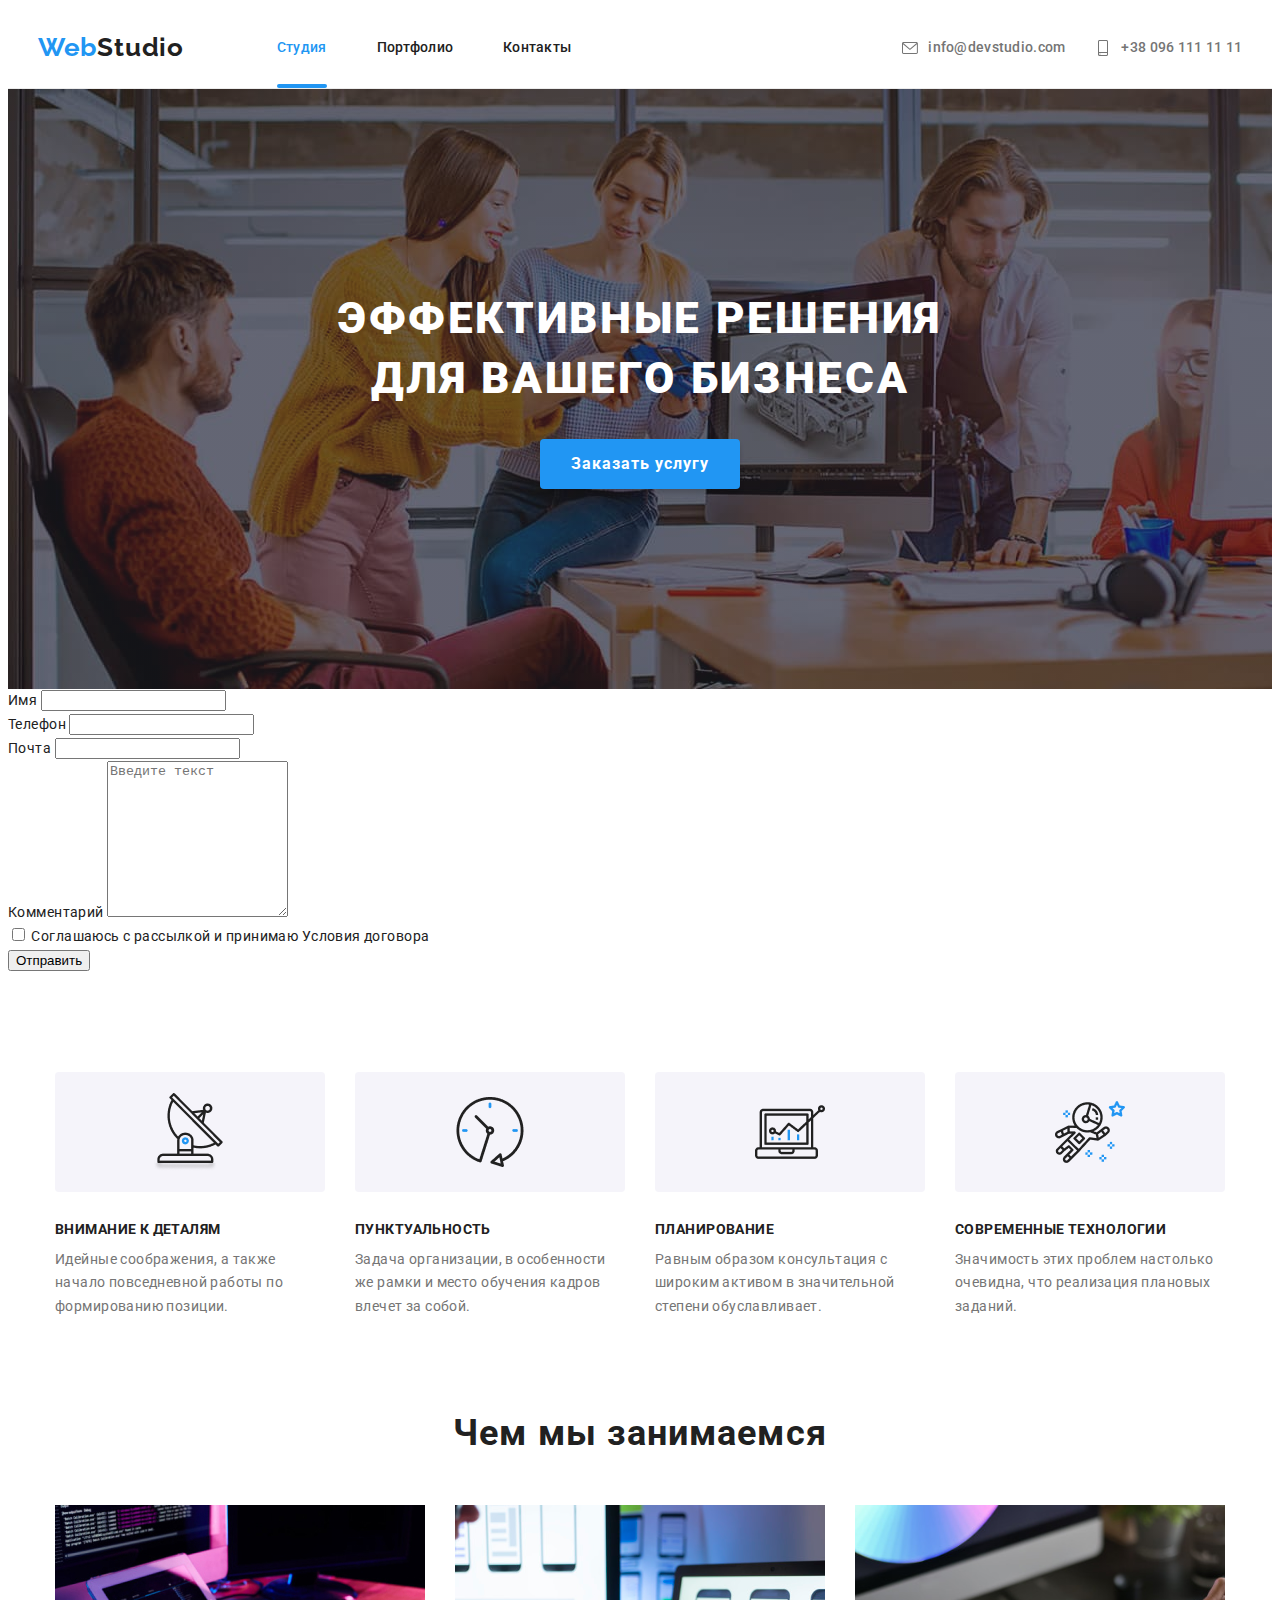
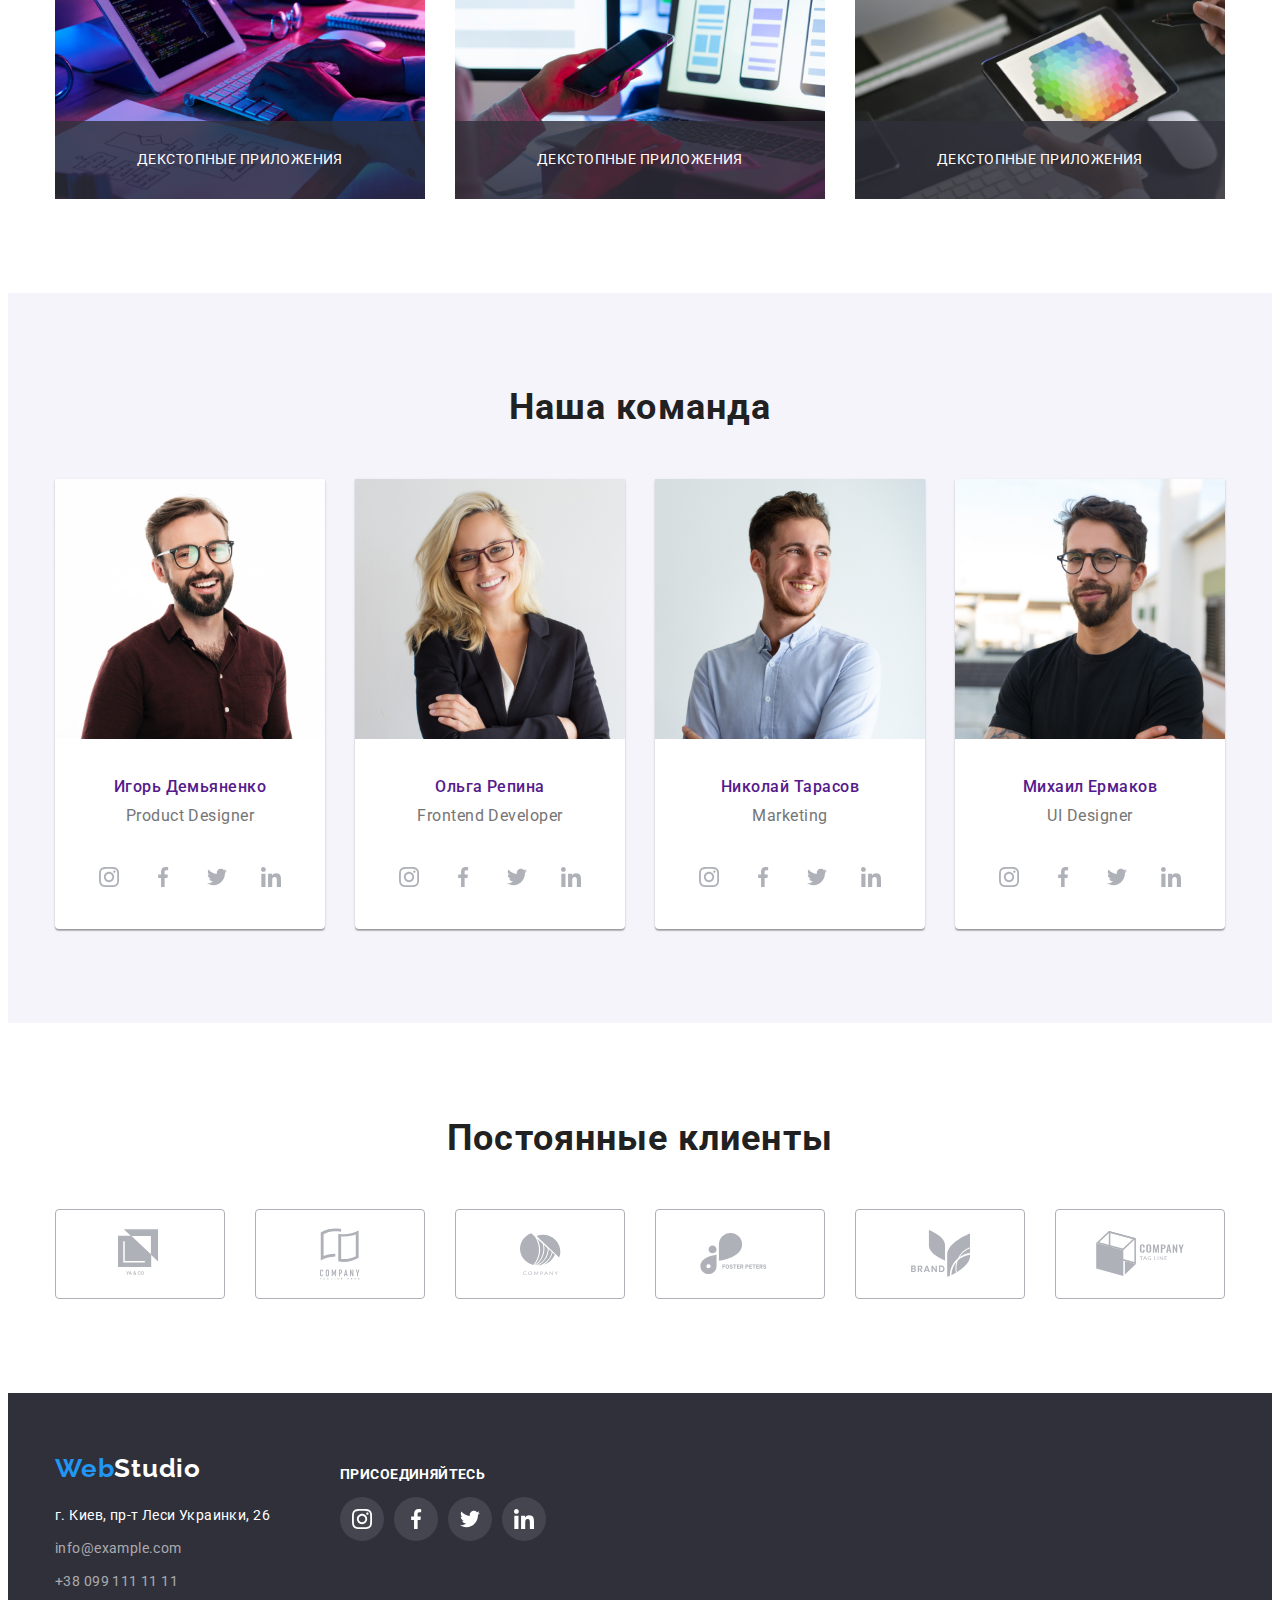
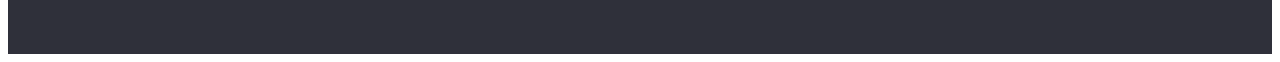
==== commit 5a9d66b6: "add div form" ====
--- a/index.html
+++ b/index.html
@@ -88,24 +88,34 @@
 
         <!-- Форма для заполнения -->
         <form class="js-speaker-form">
-            <label for="name">Имя</label>
-            <input type="text" name="name" id="name" />
-
-            <label for="tel">Телефон</label>
-            <input type="tel" name="tel" id="tel" />
-
-            <label for="email">Почта</label>
-            <input type="email" name="email" id="email" />
-            </br>
-
-            <label>
-                Комментарий
-                <textarea name="comment" id="coment" rows="10" placeholder="Введите текст"></textarea>
-
-            </label>
-
-            <input type="checkbox" name="" id="policy">
-            <label for="policy">Соглашаюсь с рассылкой и принимаю Условия договора </label>
+            <div class="form-field">
+                <label for="name">Имя</label>
+                <input type="text" name="name" id="name" />
+            </div>
+
+            <div>
+                <label for="tel">Телефон</label>
+                <input type="tel" name="tel" id="tel" />
+            </div>
+
+            <div>
+                <label for="email">Почта</label>
+                <input type="email" name="email" id="email" />
+            </div>
+
+
+            <div>
+                <label>
+                    Комментарий
+                    <textarea name="comment" id="coment" rows="10" placeholder="Введите текст"></textarea>
+
+                </label>
+            </div>
+
+            <div>
+                <input type="checkbox" name="" id="policy">
+                <label for="policy">Соглашаюсь с рассылкой и принимаю Условия договора </label>
+            </div>
 
 
             <button type="submit">Отправить</button>
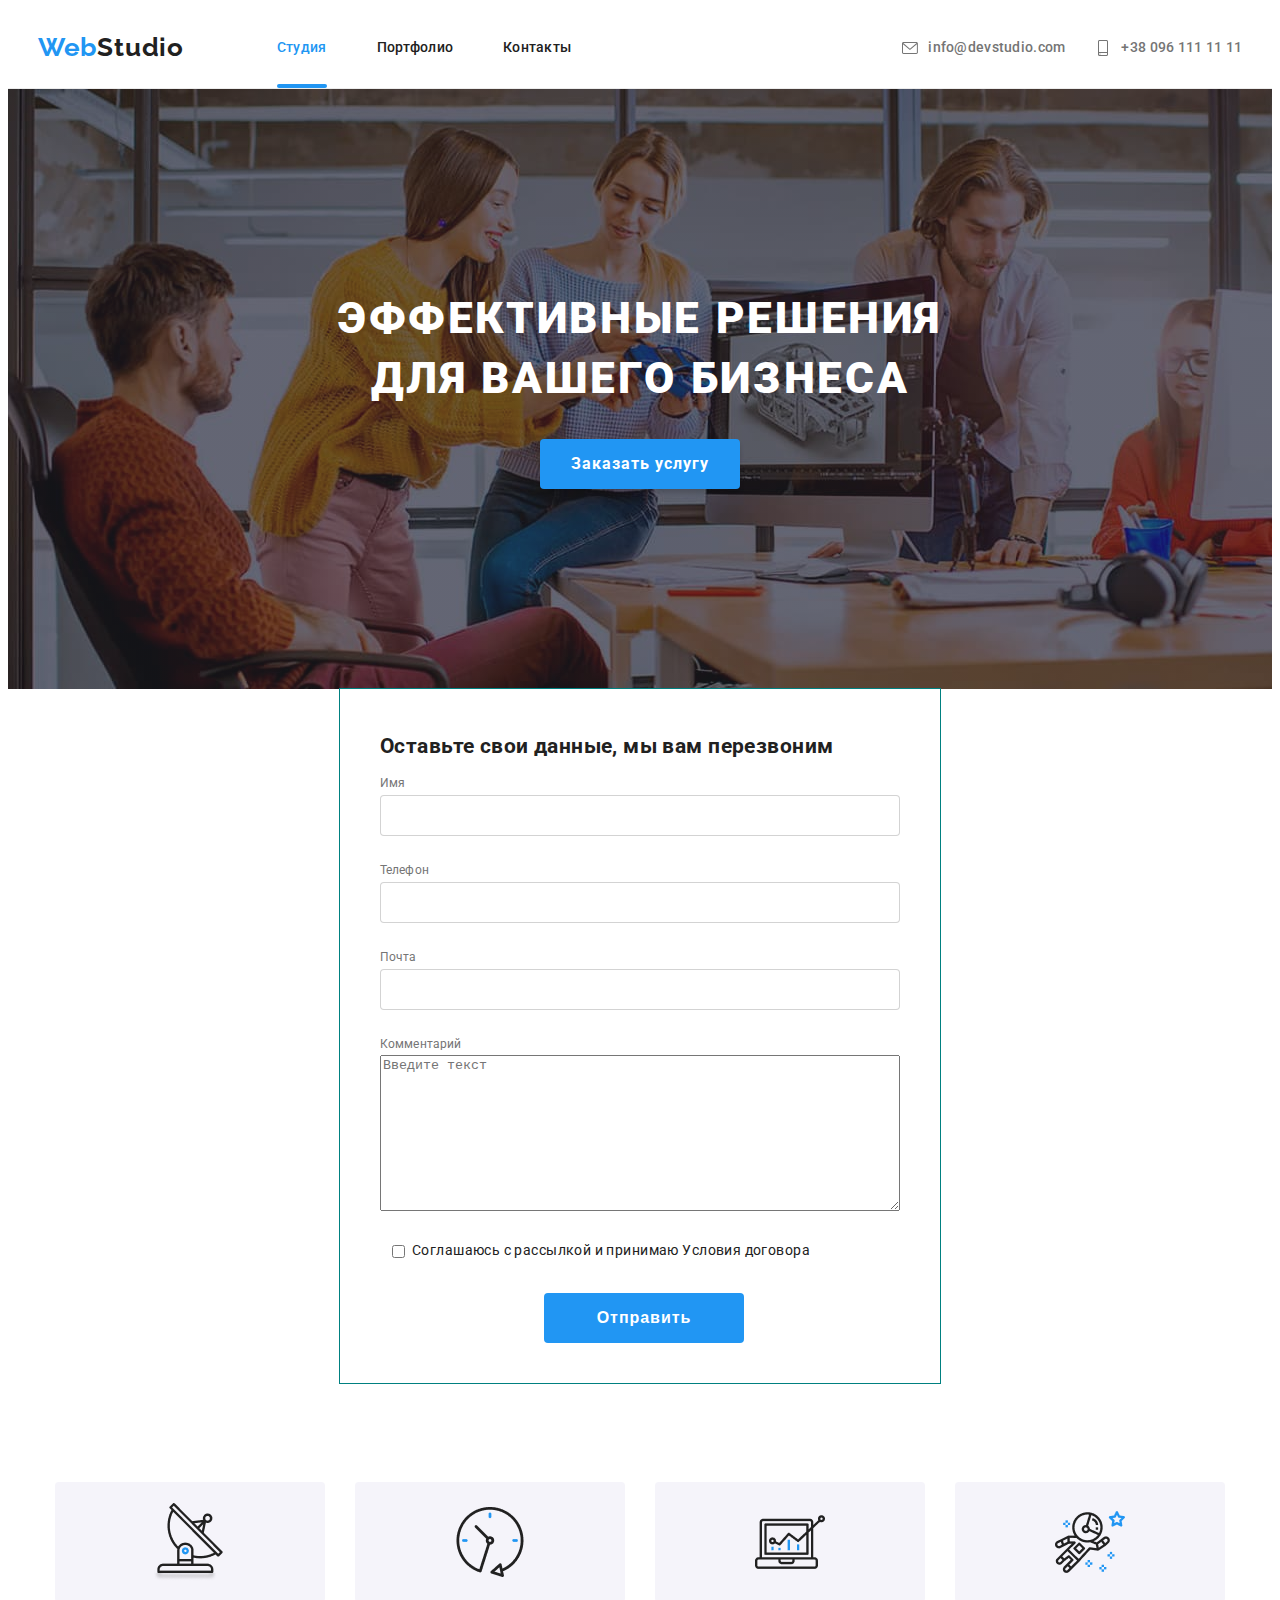
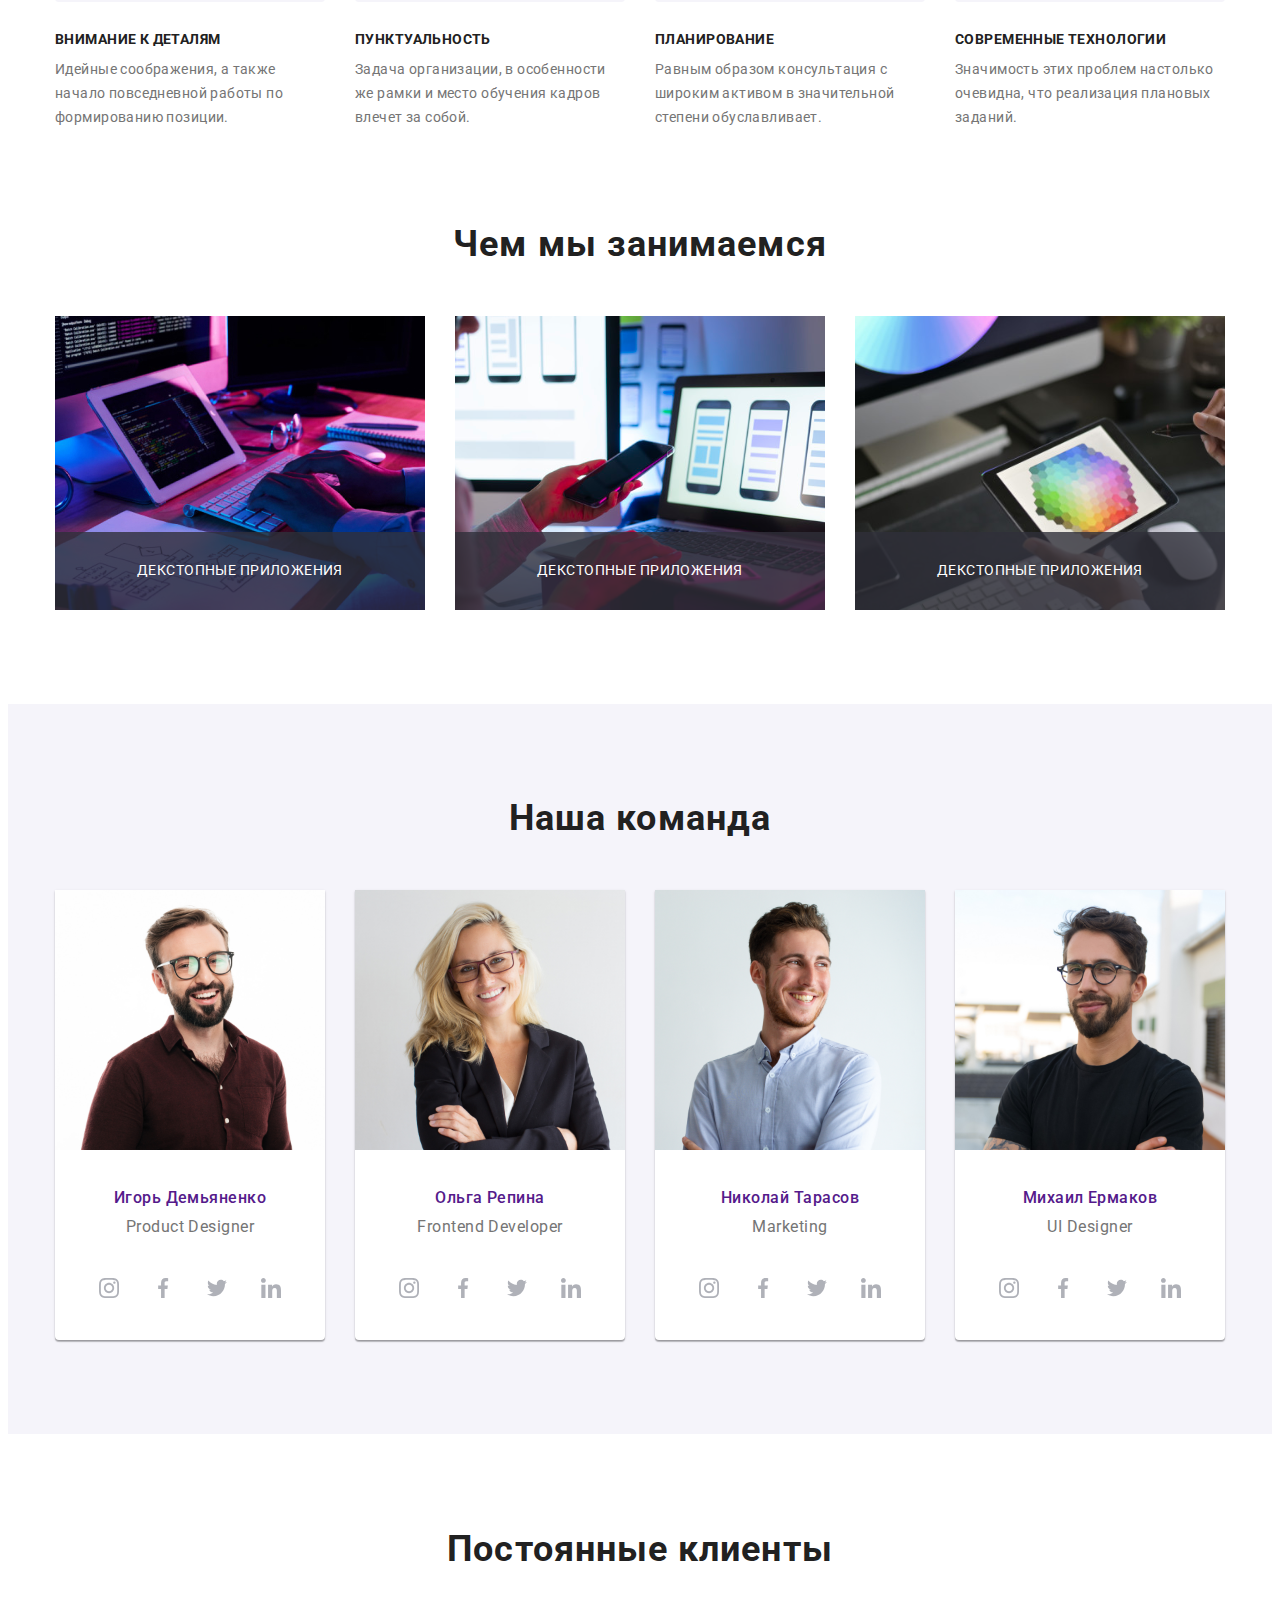
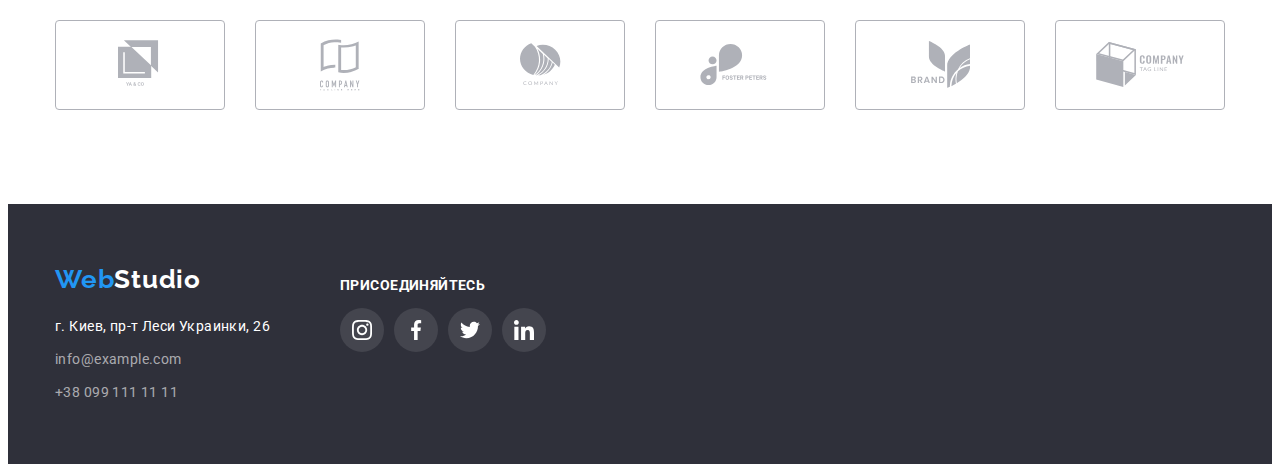
==== commit 1f5b3d94: "Добавлено частично Css для формы" ====
--- a/index.html
+++ b/index.html
@@ -87,38 +87,43 @@
         </section>
 
         <!-- Форма для заполнения -->
-        <form class="js-speaker-form">
+        <form class="form js-speaker-form">
+            <h2 class="form-tittle">Оставьте свои данные, мы вам перезвоним</h2>
+
             <div class="form-field">
                 <label for="name">Имя</label>
                 <input type="text" name="name" id="name" />
             </div>
 
-            <div>
+            <div class="form-field">
                 <label for="tel">Телефон</label>
                 <input type="tel" name="tel" id="tel" />
             </div>
 
-            <div>
+            <div class="form-field">
                 <label for="email">Почта</label>
                 <input type="email" name="email" id="email" />
             </div>
 
 
-            <div>
-                <label>
-                    Комментарий
-                    <textarea name="comment" id="coment" rows="10" placeholder="Введите текст"></textarea>
-
-                </label>
-            </div>
-
-            <div>
-                <input type="checkbox" name="" id="policy">
+            <div class="form-field">
+                <label for="comment">Комментарий</label>
+                <textarea name="comment" id="coment" rows="10" placeholder="Введите текст"></textarea>
+            </div>
+
+            <div class="check-option">
+                <input type="checkbox" name="" id="policy" class="check">
                 <label for="policy">Соглашаюсь с рассылкой и принимаю Условия договора </label>
             </div>
-
-
-            <button type="submit">Отправить</button>
+            <!-- <li class="check-option">
+                <input type="checkbox" name="" id="policy" class="check">
+                <label for="policy">Соглашаюсь с рассылкой и принимаю Условия договора </label>
+            </li> -->
+
+            <div class="button-send">
+                <button type="submit" class="send">Отправить</button>
+            </div>
+
         </form>
         <!-- Бэкдроп -->
         <div class="backdrop is-hidden" data-modal>
--- a/css/styles.css
+++ b/css/styles.css
@@ -845,3 +845,107 @@
 .backdrop.is-hidden .modal {
   transform: translate(-50%, -50%) scale(0.1);
 }
+
+/* Оформление формы */
+.form {
+  width: 600px;
+  outline: 1px solid teal;
+  margin-left: auto;
+  margin-right: auto;
+  padding: 40px;
+}
+
+.form-field {
+  display: flex;
+  flex-direction: column;
+  /* outline: 1px solid rebeccapurple; */
+  margin-bottom: 28px;
+}
+
+.form-field label {
+  font-weight: 400;
+  font-size: 12px;
+  line-height: 1.16;
+  letter-spacing: 0.01em;
+  color: var(--grey);
+
+  margin-bottom: 4px;
+  border: none;
+}
+
+.form-field input {
+  padding-left: 42px;
+  padding-top: 12px;
+  padding-bottom: 12px;
+  border: 1px solid rgba(33, 33, 33, 0.2);
+  border-radius: 4px;
+}
+
+.data {
+  font-weight: 700;
+  font-size: 20px;
+  line-height: 1.15;
+  /* text-align: center; */
+  letter-spacing: 0.03em;
+  color: var(--main-black);
+  padding-bottom: 12px;
+}
+
+/* .form-field label::placeholder {
+  font-weight: 400;
+  font-size: 12px;
+  line-height: 1.16px;
+  letter-spacing: 0.01em;
+  padding: 160px;
+ color: rgba(117, 117, 117, 0.5);
+  
+} */
+
+.form-field .chek {
+  border-radius: 50%;
+}
+
+.form-tittle {
+  margin-bottom: 12px;
+  width: 100%;
+}
+
+/* .check-option input[type='chekbox'] {
+  background: var(--main-black);
+  border-radius: 2px;
+} */
+.check-option label {
+  align-items: center;
+  margin-left: 7px;
+}
+
+.check-option input {
+  margin: 0;
+}
+.check-option {
+  margin-left: 12px;
+  display: flex;
+  align-items: center;
+}
+
+/* оформление кнопки для формы */
+.button-send .send {
+  font-weight: 700;
+  font-size: 16px;
+  line-height: 1.87;
+
+  align-items: center;
+  text-align: center;
+  letter-spacing: 0.06em;
+  background: #2196f3;
+  color: #ffffff;
+  border-radius: 4px;
+  margin-left: 164px;
+  margin-right: 164px;
+  margin-top: 30px;
+
+  border: none;
+  width: 200px;
+  height: 50px;
+}
+/*  */
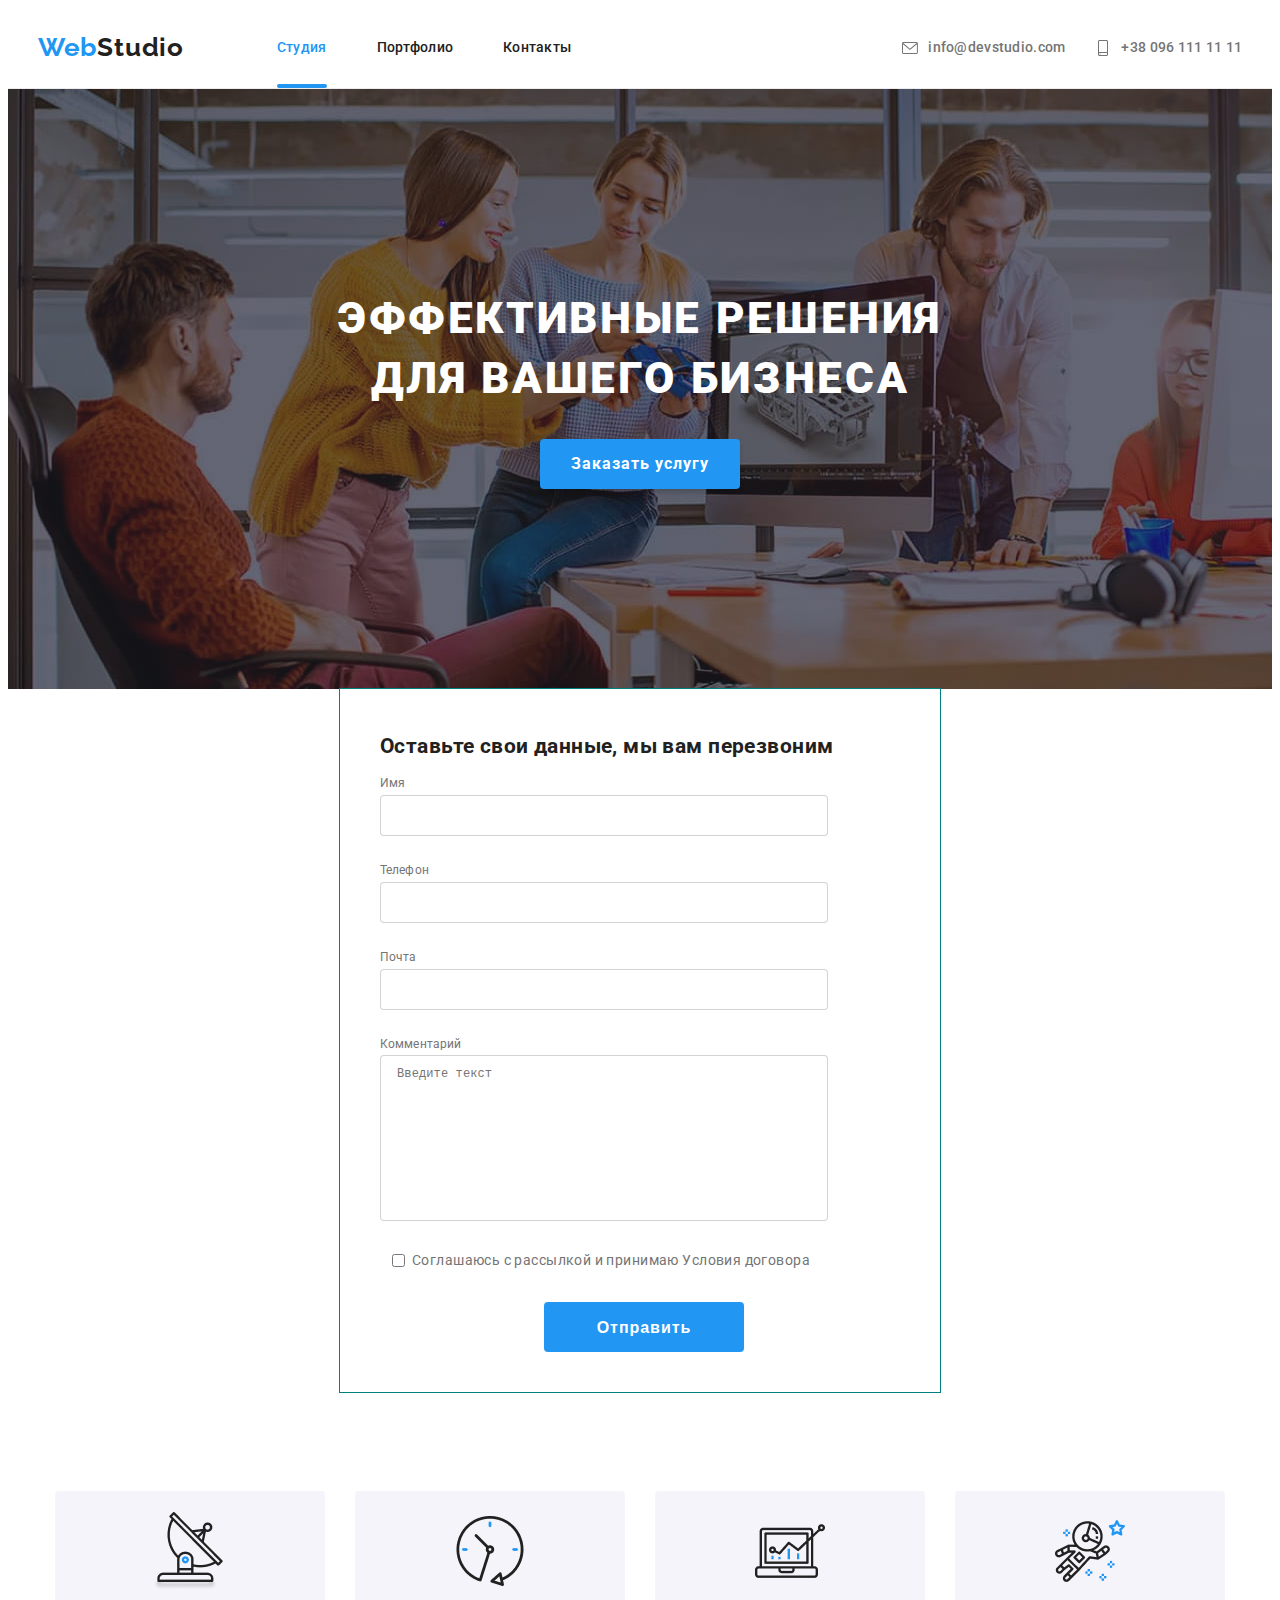
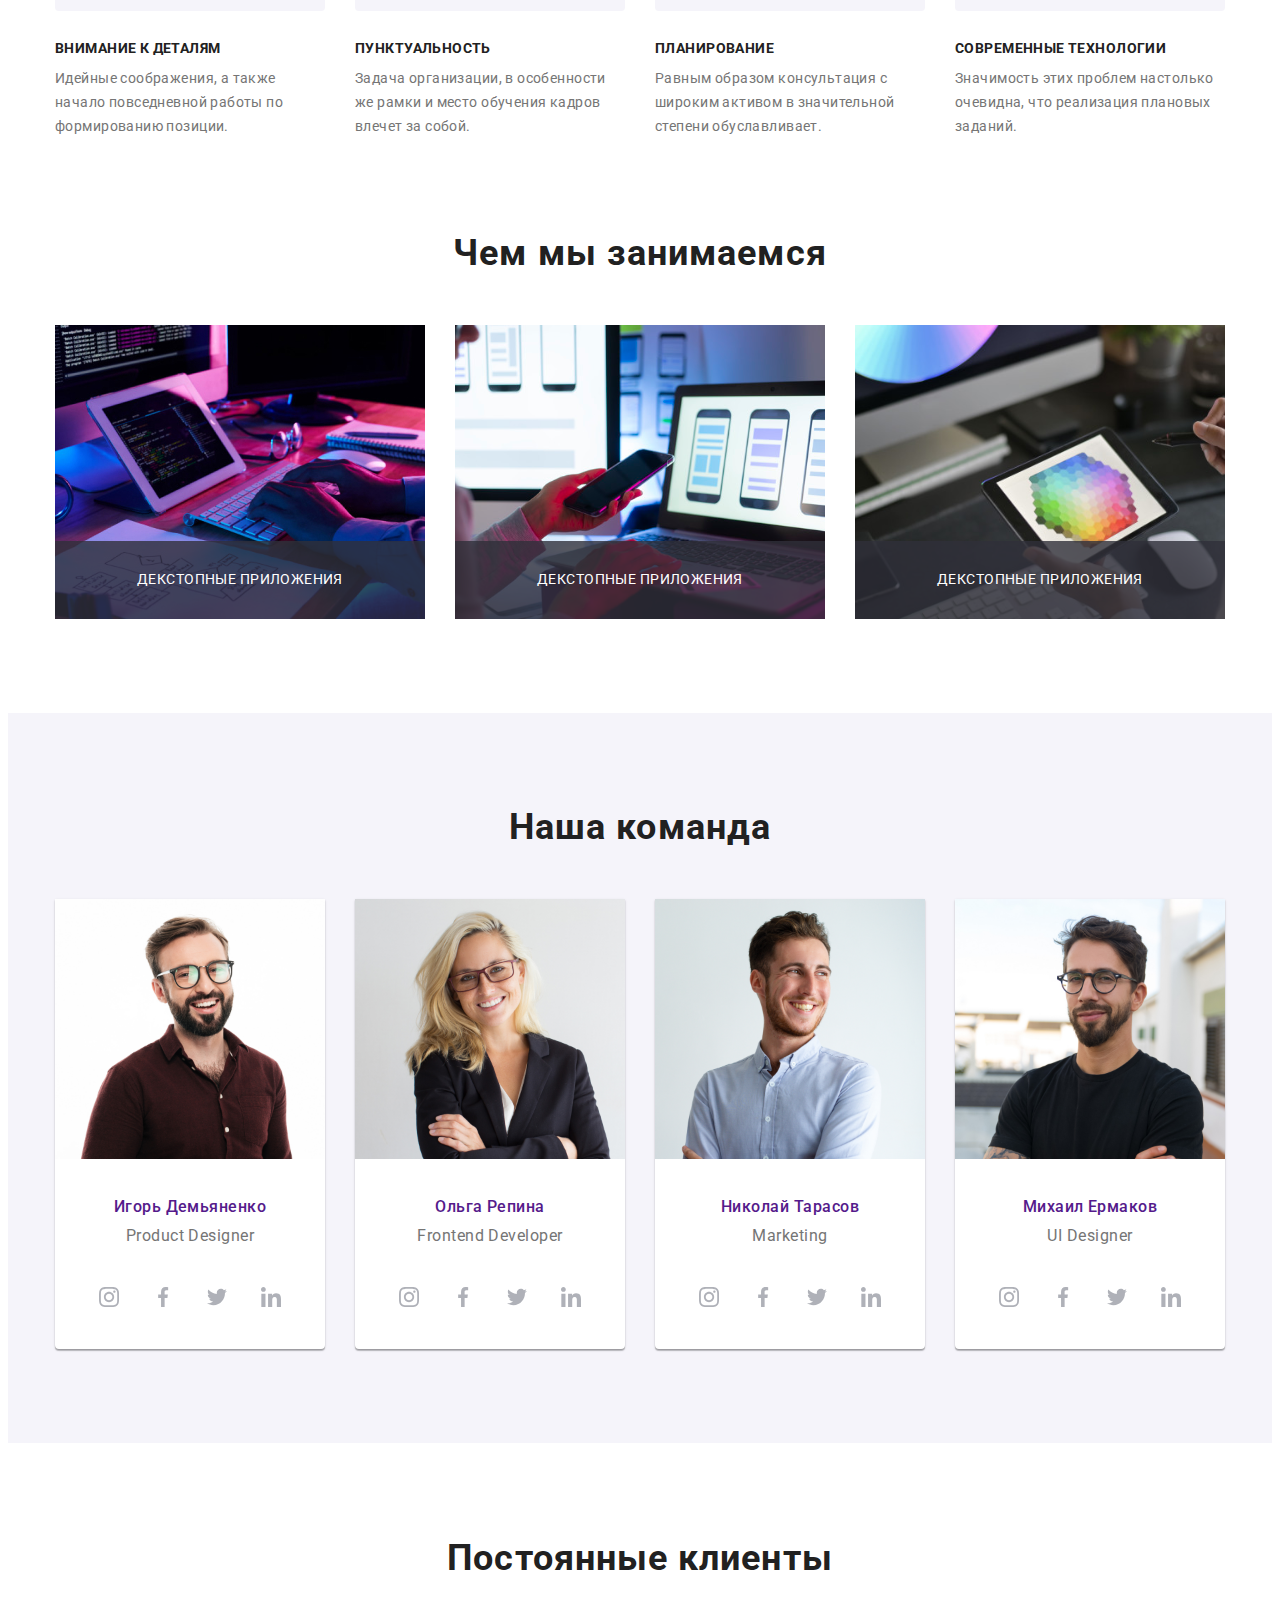
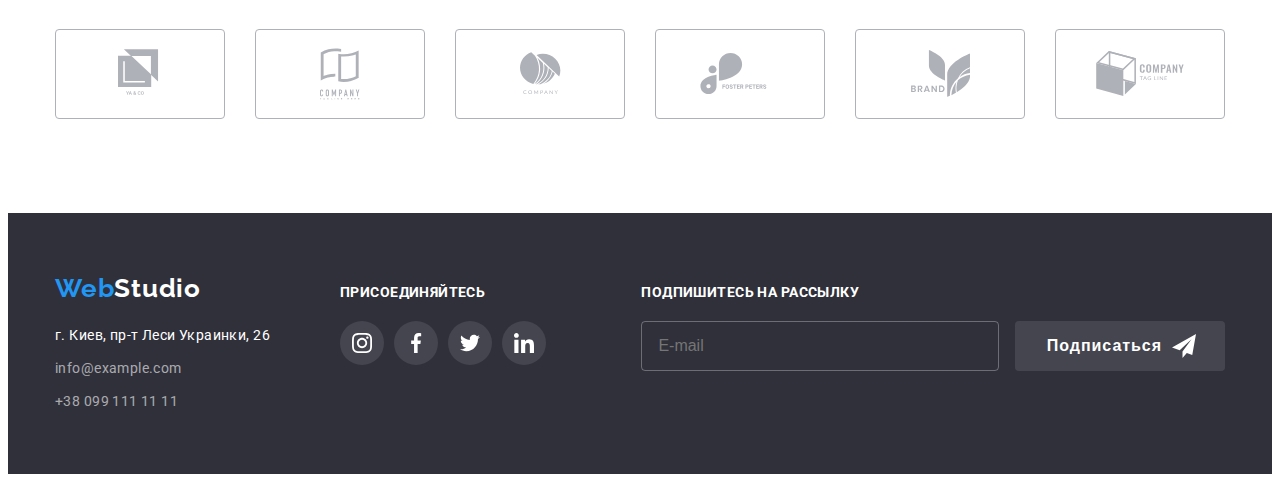
==== commit f9aa08d9: "Add Subscribe form" ====
--- a/index.html
+++ b/index.html
@@ -108,12 +108,12 @@
 
             <div class="form-field">
                 <label for="comment">Комментарий</label>
-                <textarea name="comment" id="coment" rows="10" placeholder="Введите текст"></textarea>
+                <textarea class="comment" name="comment" id="coment" rows="10" placeholder="Введите текст"></textarea>
             </div>
 
             <div class="check-option">
                 <input type="checkbox" name="" id="policy" class="check">
-                <label for="policy">Соглашаюсь с рассылкой и принимаю Условия договора </label>
+                <label class="policy" for="policy">Соглашаюсь с рассылкой и принимаю Условия договора </label>
             </div>
             <!-- <li class="check-option">
                 <input type="checkbox" name="" id="policy" class="check">
@@ -580,6 +580,19 @@
                     </li>
                 </ul>
             </div>
+
+            <div class="subscribe">
+                <p class="subscribe-tittle">ПОДПИШИТЕСЬ НА РАССЫЛКУ</p>
+                <form class="subscribe-form">
+                    <input class="subscribe-input" type="email" placeholder="E-mail">
+                    <button class="foot-button ftn" type="submit">
+                        Подписаться
+                        <svg class="icon-sub">
+                            <use href="./image/social/symbol-defs.svg#icon-sub"></use>
+                        </svg>
+                    </button>
+                </form>
+            </div>
         </div>
     </footer>
 
--- a/css/styles.css
+++ b/css/styles.css
@@ -85,6 +85,7 @@
   letter-spacing: 0.03em;
   display: inline-block;
   margin-bottom: 20px;
+  padding-top: 60px;
 }
 
 /* стили для шапки */
@@ -207,7 +208,6 @@
 .footer-nav {
   background-color: var(--background);
 
-  padding-top: 60px;
   padding-bottom: 60px;
 }
 
@@ -246,8 +246,8 @@
   line-height: 1.14;
   letter-spacing: 0.03em;
   text-transform: uppercase;
-  margin-top: 14px;
-  margin-bottom: 14px;
+  /* margin-top: 14px; */
+  margin-bottom: 20px;
 }
 
 .connect-social {
@@ -301,6 +301,75 @@
 .connect {
   margin-left: 70px;
   margin-right: auto;
+  padding-top: 72px;
+}
+
+/* Футер сабскрайб */
+.subscribe-tittle {
+  font-weight: bold;
+  font-size: 14px;
+  line-height: 1.14;
+  letter-spacing: 0.03em;
+  text-transform: uppercase;
+  color: var(--background-white);
+  margin-bottom: 20px;
+}
+.subscribe-form {
+  display: block;
+  margin-top: 0px;
+}
+.subscribe-input {
+  align-items: center;
+  width: 358px;
+  height: 50px;
+  margin-right: 12px;
+  padding-left: 16px;
+  font-size: 16px;
+  line-height: 1.25;
+  color: var(--background-white);
+  border: 1px solid rgba(255, 255, 255, 0.3);
+  background-color: transparent;
+  border-radius: 4px;
+}
+
+.foot-button {
+  position: relative;
+  margin-top: 0px;
+
+  transition: background-color 250ms cubic-bezier(0.4, 0, 0.2, 1);
+  display: inline-block;
+  border-radius: 4px;
+  padding: 10px 63px 10px 32px;
+
+  color: var(--background-white);
+  background-color: #ffffff1a;
+
+  border: none;
+  font-weight: 700;
+  font-size: 16px;
+  line-height: 1.87;
+  letter-spacing: 0.06em;
+  text-align: center;
+}
+
+.foot-button:hover {
+  background-color: var(--hover);
+}
+.subscribe {
+  padding-top: 72px;
+}
+/* .ftn {
+  padding-right: 63px;
+} */
+.icon-sub {
+  position: absolute;
+  top: 50%;
+  right: 29px;
+  transform: translateY(-50%);
+  fill: var(--background-white);
+  width: 24px;
+  height: 24px;
+  margin-left: 10px;
 }
 /* Шапка с кнопкой */
 .head-button {
@@ -860,6 +929,7 @@
   flex-direction: column;
   /* outline: 1px solid rebeccapurple; */
   margin-bottom: 28px;
+  width: 448px;
 }
 
 .form-field label {
@@ -907,7 +977,7 @@
 
 .form-tittle {
   margin-bottom: 12px;
-  width: 100%;
+  min-width: 448px;
 }
 
 /* .check-option input[type='chekbox'] {
@@ -948,4 +1018,23 @@
   width: 200px;
   height: 50px;
 }
-/*  */
+.form-field .comment {
+  padding: 12px 16px;
+  font-weight: 400;
+  font-size: 12px;
+  line-height: 1.16;
+  letter-spacing: 0.01em;
+
+  color: rgba(117, 117, 117, 0.5);
+  resize: none;
+  border: 1px solid rgba(33, 33, 33, 0.2);
+  width: 448px;
+  border-radius: 4px;
+}
+.check-option .policy {
+  color: var(--grey);
+  font-weight: 400;
+  font-size: 14px;
+  line-height: 1.71;
+  letter-spacing: 0.03em;
+}
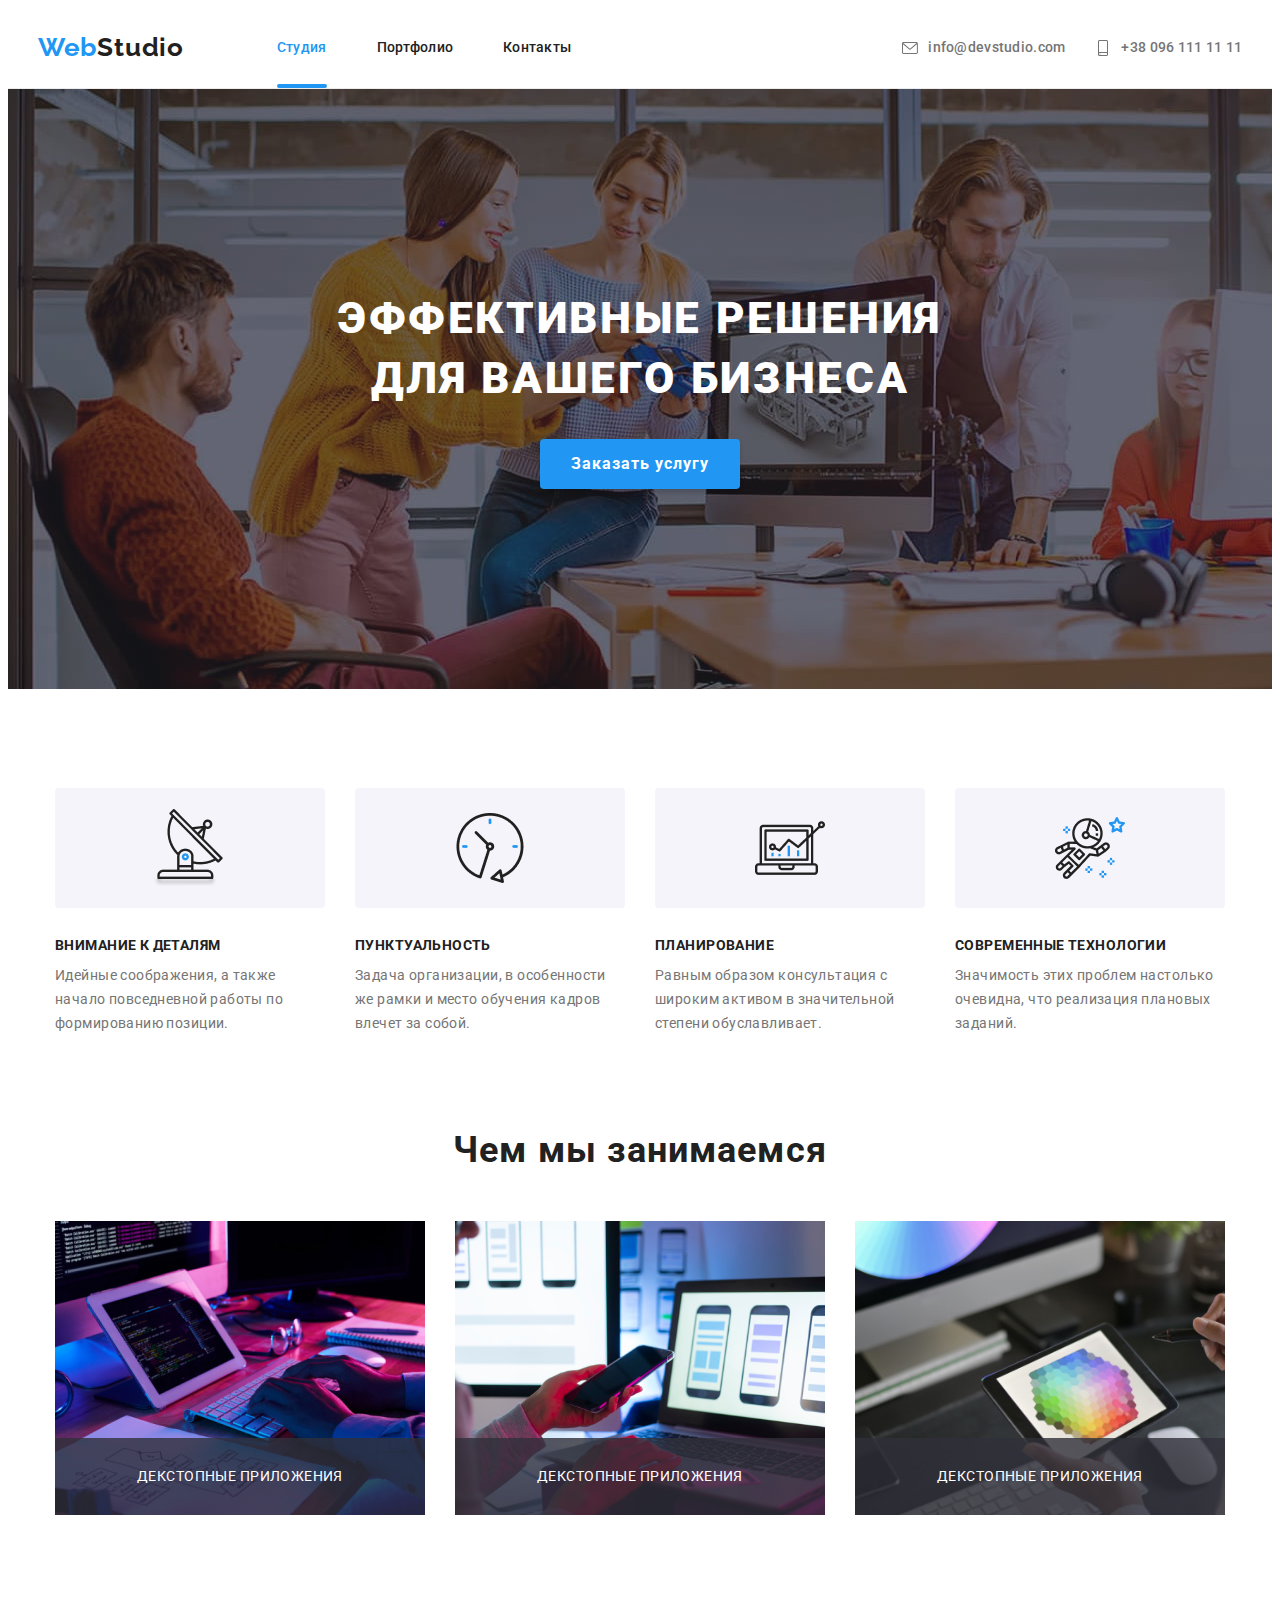
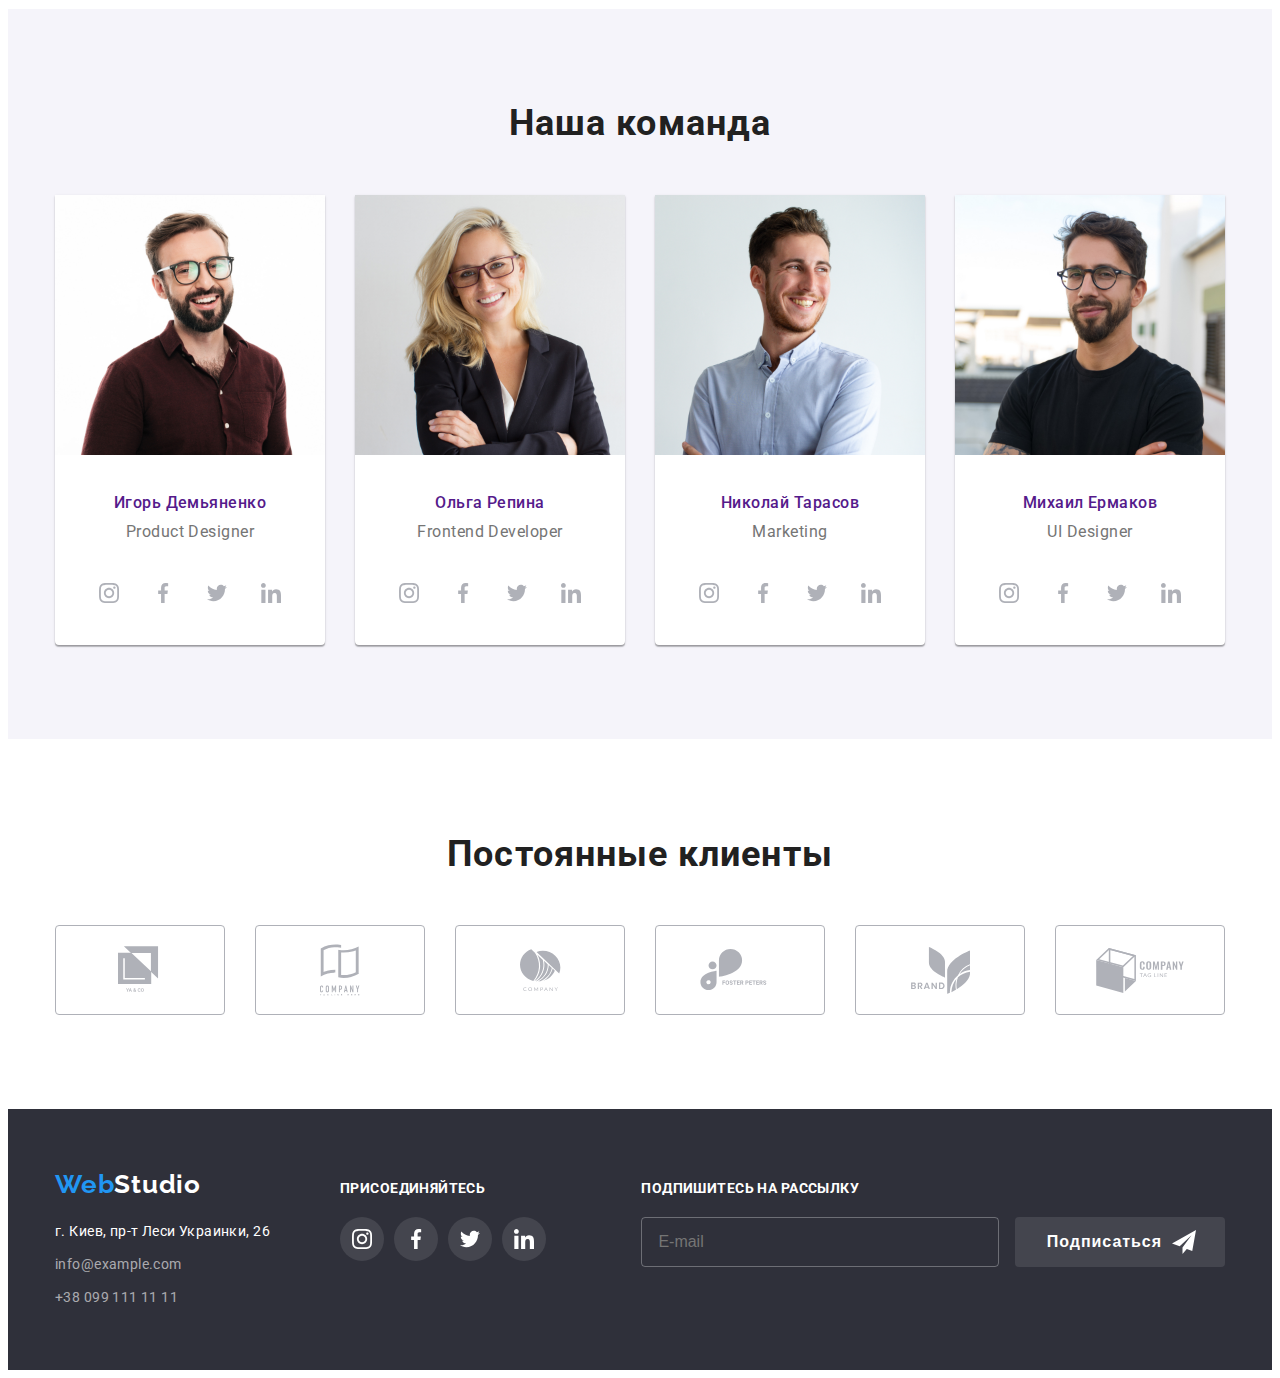
==== commit 3ce693c5: "add form in backdrop" ====
--- a/index.html
+++ b/index.html
@@ -87,49 +87,67 @@
         </section>
 
         <!-- Форма для заполнения -->
-        <form class="form js-speaker-form">
-            <h2 class="form-tittle">Оставьте свои данные, мы вам перезвоним</h2>
-
-            <div class="form-field">
-                <label for="name">Имя</label>
-                <input type="text" name="name" id="name" />
-            </div>
-
-            <div class="form-field">
-                <label for="tel">Телефон</label>
-                <input type="tel" name="tel" id="tel" />
-            </div>
-
-            <div class="form-field">
-                <label for="email">Почта</label>
-                <input type="email" name="email" id="email" />
-            </div>
-
-
-            <div class="form-field">
-                <label for="comment">Комментарий</label>
-                <textarea class="comment" name="comment" id="coment" rows="10" placeholder="Введите текст"></textarea>
-            </div>
-
-            <div class="check-option">
-                <input type="checkbox" name="" id="policy" class="check">
-                <label class="policy" for="policy">Соглашаюсь с рассылкой и принимаю Условия договора </label>
-            </div>
-            <!-- <li class="check-option">
-                <input type="checkbox" name="" id="policy" class="check">
-                <label for="policy">Соглашаюсь с рассылкой и принимаю Условия договора </label>
-            </li> -->
-
-            <div class="button-send">
-                <button type="submit" class="send">Отправить</button>
-            </div>
-
-        </form>
+
         <!-- Бэкдроп -->
         <div class="backdrop is-hidden" data-modal>
             <div class="modal">
-                <p></p>
                 <button data-modal-close class="button-close">X</button>
+                <p class="form-tittle">Оставьте свои данные, мы вам перезвоним</p>
+                <form class="form js-speaker-form">
+
+
+                    <div class="form-field">
+                        <label for="name" class="form-lable">Имя</label>
+                        <div class="input-position">
+                            <input type="text" class="form-input" name="name" id="name" />
+                            <svg class="form-icon">
+                                <use href="./image/social/symbol-defs.svg#icon-person"> </use>
+                            </svg>
+                        </div>
+                    </div>
+
+                    <div class="form-field">
+                        <label for="tel">Телефон</label>
+                        <div class="input-position">
+                            <input type="tel" class="form-input name=" tel" id="tel" />
+                            <svg class="form-icon">
+                                <use href="./image/social/symbol-defs.svg#icon-mobile"> </use>
+                            </svg>
+                        </div>
+                    </div>
+
+                    <div class="form-field">
+                        <label for="email">Почта</label>
+                        <div class="input-position">
+                            <input type="email" class="form-input name=" email" id="email" />
+                            <svg class="form-icon">
+                                <use href="./image/social/symbol-defs.svg#icon-email"> </use>
+                            </svg>
+                        </div>
+                    </div>
+
+
+                    <div class="form-field">
+                        <label class="comment-text" for="comment">Комментарий</label>
+                        <textarea class="comment form-input comment-area" name=" comment" id="coment" rows="10"
+                            placeholder="Введите текст"></textarea>
+                    </div>
+
+                    <div class="check-option">
+                        <label class="policy" for="policy">
+                            <input type="checkbox" name="" id="policy" class="checkbox">
+                            <span class="check-icon"></span>
+                            Соглашаюсь с рассылкой и принимаю
+                            <a class="hyperlink" href="">Условия договора</a>
+                        </label>
+                    </div>
+
+
+                    <button type="submit" class="send">Отправить</button>
+
+
+                </form>
+
 
             </div>
         </div>
--- a/css/styles.css
+++ b/css/styles.css
@@ -882,7 +882,7 @@
   pointer-events: none;
 }
 .modal {
-  position: absolute;
+  position: relative;
   top: 50%;
   left: 50%;
   transform: translate(-50%, -50%) scale(1);
@@ -892,23 +892,23 @@
   box-shadow: 0px 1px 3px rgb(0 0 0 / 12%), 0px 1px 1px rgb(0 0 0 / 14%),
     0px 2px 1px rgb(0 0 0 / 20%);
   border-radius: 4px;
-
+  padding: 40px;
   transition: transform 350ms cubic-bezier(0.4, 0, 0.2, 1);
 }
 
 .button-close {
-  display: block;
+  position: absolute;
+  top: 8px;
+  right: 8px;
   width: 30px;
   height: 30px;
-  padding: 0;
-  margin-top: 10px;
-  margin-right: 8px;
-  margin-left: auto;
-  justify-content: center;
-  align-items: center;
   background-color: var(--background-white);
   border: 1px solid rgba(0, 0, 0, 0.1);
   border-radius: 50%;
+  transition: transform 250ms cubic-bezier(0.4, 0, 0.2, 1);
+}
+.button-close:hover {
+  color: var(--hover);
 }
 
 .backdrop.is-hidden .modal {
@@ -917,19 +917,8 @@
 
 /* Оформление формы */
 .form {
-  width: 600px;
-  outline: 1px solid teal;
-  margin-left: auto;
-  margin-right: auto;
-  padding: 40px;
-}
-
-.form-field {
-  display: flex;
+  display: inline-flex;
   flex-direction: column;
-  /* outline: 1px solid rebeccapurple; */
-  margin-bottom: 28px;
-  width: 448px;
 }
 
 .form-field label {
@@ -940,15 +929,20 @@
   color: var(--grey);
 
   margin-bottom: 4px;
-  border: none;
-}
-
-.form-field input {
-  padding-left: 42px;
-  padding-top: 12px;
-  padding-bottom: 12px;
+  margin-top: 10px;
+}
+.input-position {
+  position: relative;
+}
+
+.form-input {
+  width: 448px;
+  height: 40px;
   border: 1px solid rgba(33, 33, 33, 0.2);
   border-radius: 4px;
+  padding-left: 42px;
+  outline: none;
+  transition: border 250ms cubic-bezier(0.4, 0, 0.2, 1);
 }
 
 .data {
@@ -976,30 +970,24 @@
 }
 
 .form-tittle {
-  margin-bottom: 12px;
-  min-width: 448px;
+  /* margin-bottom: 12px;
+  min-width: 448px; */
+  font-weight: 700;
+  font-size: 20px;
+  line-height: 1.15;
+  text-align: center;
+
+  margin-top: 2px;
+  margin-bottom: 2px;
 }
 
 /* .check-option input[type='chekbox'] {
   background: var(--main-black);
   border-radius: 2px;
 } */
-.check-option label {
-  align-items: center;
-  margin-left: 7px;
-}
-
-.check-option input {
-  margin: 0;
-}
-.check-option {
-  margin-left: 12px;
-  display: flex;
-  align-items: center;
-}
 
 /* оформление кнопки для формы */
-.button-send .send {
+.send {
   font-weight: 700;
   font-size: 16px;
   line-height: 1.87;
@@ -1010,27 +998,28 @@
   background: #2196f3;
   color: #ffffff;
   border-radius: 4px;
-  margin-left: 164px;
-  margin-right: 164px;
-  margin-top: 30px;
+  margin-left: auto;
+  margin-right: auto;
+  padding-left: 56px;
+  padding-right: 56px;
 
   border: none;
   width: 200px;
   height: 50px;
-}
-.form-field .comment {
+  margin-top: 30px;
+}
+
+.comment {
+  width: 448px;
+  height: 120px;
+  resize: none;
   padding: 12px 16px;
-  font-weight: 400;
-  font-size: 12px;
-  line-height: 1.16;
-  letter-spacing: 0.01em;
-
-  color: rgba(117, 117, 117, 0.5);
-  resize: none;
+  margin-bottom: 20px;
   border: 1px solid rgba(33, 33, 33, 0.2);
-  width: 448px;
-  border-radius: 4px;
-}
+  outline: none;
+  transition: border 250ms cubic-bezier(0.4, 0, 0.2, 1);
+}
+
 .check-option .policy {
   color: var(--grey);
   font-weight: 400;
@@ -1038,3 +1027,107 @@
   line-height: 1.71;
   letter-spacing: 0.03em;
 }
+
+.form-input:focus + .form-lable {
+  color: var(--hover);
+}
+.comment-text {
+  font-size: 12px;
+  line-height: 1.17;
+  letter-spacing: 0.01em;
+  margin-bottom: 4px;
+  margin-top: 10px;
+}
+
+.form-field {
+  position: relative;
+  display: flex;
+  flex-direction: column;
+  width: 448px;
+}
+
+/* .form-lable {
+  position: absolute;
+  top: 50%;
+  left: 30px;
+  transform: translateY(-50%);
+} */
+
+.form-icon {
+  position: absolute;
+  width: 18px;
+  height: 18px;
+  fill: var(--main-black);
+  left: 12px;
+  top: 50%;
+  transform: translateY(-50%);
+  transition: fill 250ms cubic-bezier(0.4, 0, 0.2, 1);
+}
+/* .form-icon:hover {
+  fill: var(--hover);
+} */
+
+.form-input:hover,
+.form-input:focus {
+  border-color: var(--hover);
+}
+
+.form-field:hover,
+.form-field:focus {
+  fill: var(--hover);
+}
+
+.form-input:focus {
+  border-color: var(--hover);
+}
+
+/* .form-field:focus-within {
+  border-color: var(--hover);
+} */
+
+/* .police::before {
+  content: '';
+  display: inline-block;
+  width: 16px;
+  height: 15px;
+}  */
+
+.check-icon {
+  display: inline-block;
+  width: 15px;
+  height: 15px;
+  border: 2px solid var(--main-black);
+  margin-right: 8px;
+  /* border-radius: 2px; */
+}
+
+.checkbox:checked + .check-icon {
+  border-color: var(--hover);
+  background-image: url('/image/social/check.svg');
+  background-size: contain;
+  background-origin: border-box;
+}
+
+.check-option {
+  display: flex;
+  text-align: center;
+  align-items: center;
+  justify-content: center;
+  /* margin-left: 52px; */
+}
+
+.policy {
+  display: flex;
+  align-items: center;
+}
+
+.hyperlink {
+  margin-left: 5px;
+}
+.checkbox {
+  -webkit-appearance: none;
+  -moz-appearance: none;
+  appearance: none;
+
+  position: absolute;
+}
